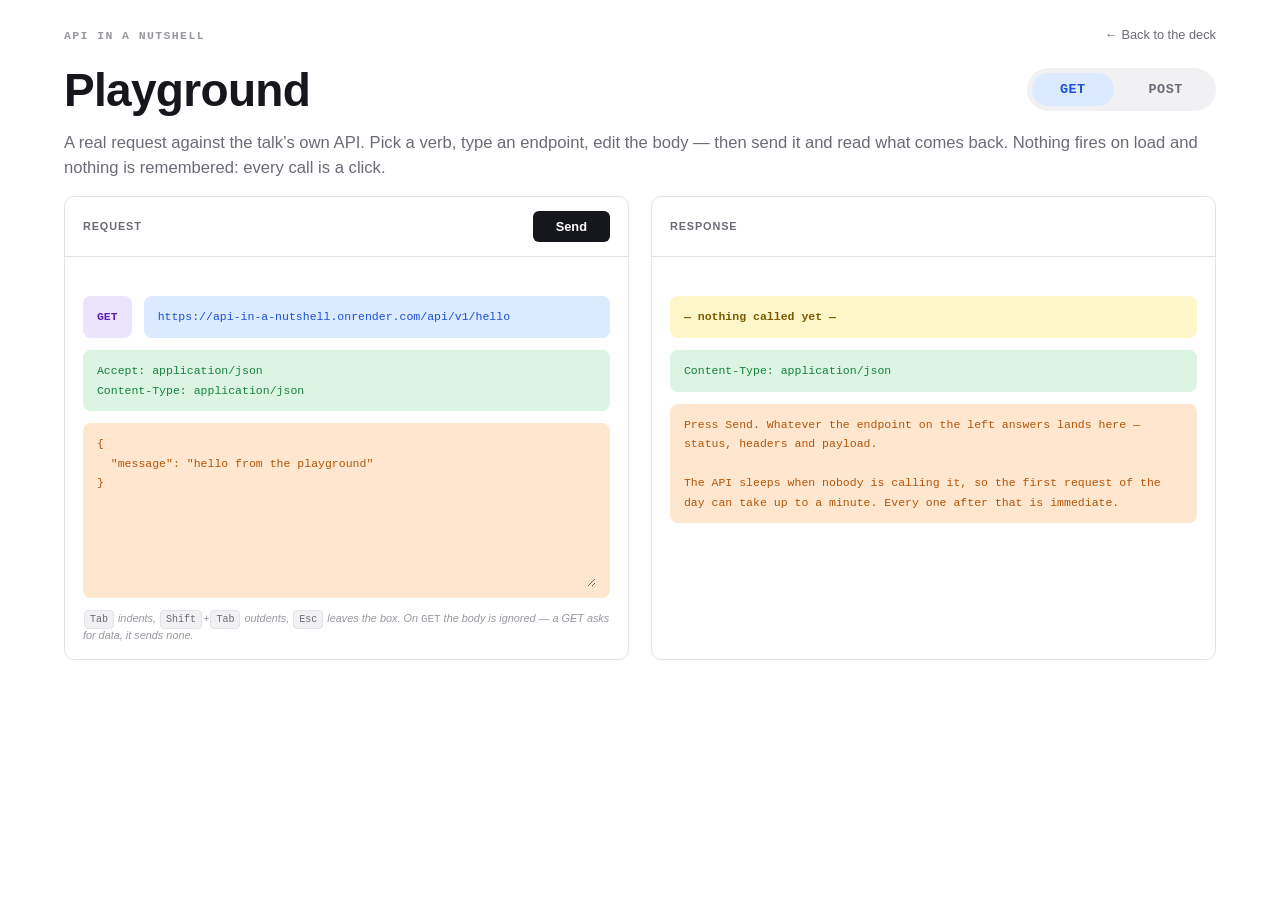
==== frontend/playground.html @ 82ddaed7 "playground beginning" ====
<!DOCTYPE html>
<html lang="en">
<head>
  <meta charset="utf-8">
  <meta name="viewport" content="width=device-width, initial-scale=1">
  <title>API in a Nutshell &mdash; Playground</title>
  <link rel="icon" type="image/svg+xml" href="assets/favicon.svg">
  <link rel="stylesheet" href="css/style.css">
  <link rel="stylesheet" href="css/playground.css">
</head>
<body class="pg-page">

  <!-- ============================================================
       Playground — slide 17's shell, off the rails.

       The deck walks a fixed sequence: each panel there has its verb,
       its endpoint and its body decided in advance, because the room is
       being shown one idea at a time. Here there is no sequence. One
       request panel, one answer panel, and everything in the request is
       yours to change.

       Deliberately not a second engine: js/live.js drives this page
       exactly as it drives slides 10, 16 and 17, because the block below
       carries .rr--call and speaks the same data-* vocabulary. What
       js/playground.js adds is only what the deck never needed — a verb
       that changes under one panel instead of switching between two, and
       a Tab key that indents JSON instead of leaving the box.
       ============================================================ -->

  <main class="pg">

    <div class="pg__bar">
      <p class="pg__eyebrow">API in a Nutshell</p>
      <a class="pg__back" href="index.html">&larr; Back to the deck</a>
    </div>

    <div class="slide__inner">
      <div class="rr rr--call rr--pg">

        <!-- Both radios carry the same value on purpose. live.js resolves
             the active panel with [data-req="<checked radio value>"], and
             on this page there is only ever one panel to resolve to — the
             verb is not a different request, it is the same request sent
             differently. Which verb was picked is read off data-verb by
             js/playground.js; the id is what the stylesheet lights up. -->
        <input class="rr__radio" type="radio" name="pg-method" id="pg-get" value="main" data-verb="GET" checked>
        <input class="rr__radio" type="radio" name="pg-method" id="pg-post" value="main" data-verb="POST">

        <div class="rr__head">
          <h2 class="slide__title">Playground</h2>
          <div class="rr__methods">
            <label class="rr__method" for="pg-get">GET</label>
            <label class="rr__method" for="pg-post">POST</label>
          </div>
        </div>

        <p class="slide__lede slide__lede--wide">
          A real request against the talk&rsquo;s own API. Pick a verb, type an endpoint, edit the body &mdash; then send it and read what comes back. Nothing fires on load and nothing is remembered: every call is a click.
        </p>

        <div class="rr__grid">

          <!-- ----- left: the request, entirely as typed ----- -->
          <article class="panel">
            <div class="panel__head">
              <h3 class="panel__title">Request</h3>
              <button class="call__send" type="button" data-action="send">Send</button>
            </div>
            <div class="panel__body">

              <div class="rr-panel rr-panel--fields" data-req="main" data-method="GET">

                <div class="field-row">
                  <!-- Rewritten by playground.js when the switch moves. A
                       purple box reading GET above a request that POSTs is
                       the one kind of lie this page cannot afford either. -->
                  <div class="field field--method">
                    <p class="field__value" data-verb-label>GET</p>
                  </div>
                  <div class="field field--endpoint">
                    <input class="field__value call__input" type="text" name="pg-endpoint" value="https://api-in-a-nutshell.onrender.com/api/v1/hello" spellcheck="false" autocomplete="off" aria-label="endpoint">
                  </div>
                </div>

                <!-- Left static for now, and so listing both lines is the
                     honest option: a GET carrying Content-Type is untidy
                     rather than wrong, where a POST missing it is a 422.
                     Wiring this box to the verb is the next thing to do. -->
                <div class="field field--headers">
<pre class="field__value">Accept: application/json
Content-Type: application/json</pre>
                </div>

                <div class="field field--body">
<textarea class="field__value call__input" name="pg-body" data-role="body" spellcheck="false" aria-label="request body">{
  "message": "hello from the playground"
}</textarea>
                </div>

                <p class="call__hint">
                  <kbd>Tab</kbd> indents, <kbd>Shift</kbd>+<kbd>Tab</kbd> outdents, <kbd>Esc</kbd> leaves the box. On <code>GET</code> the body is ignored &mdash; a GET asks for data, it sends none.
                </p>

              </div>

            </div>
          </article>

          <!-- ----- right: whatever came back ----- -->
          <article class="panel">
            <div class="panel__head">
              <h3 class="panel__title">Response</h3>
            </div>
            <div class="panel__body">

              <div class="rr-panel rr-panel--fields" data-res>
                <div class="field field--status">
                  <p class="field__value" data-out="status">&mdash; nothing called yet &mdash;</p>
                </div>
                <div class="field field--headers">
<pre class="field__value" data-out="headers">Content-Type: application/json</pre>
                </div>
                <div class="field field--body">
<pre class="field__value" data-out="body">Press Send. Whatever the endpoint on the left answers lands here &mdash; status, headers and payload.

The API sleeps when nobody is calling it, so the first request of the day can take up to a minute. Every one after that is immediate.</pre>
                </div>
              </div>

            </div>
          </article>

        </div>
      </div>
    </div>

  </main>

  <!-- live.js first: it wires every .rr--call it finds, this one included.
       playground.js only adds the two behaviours the deck never needed. -->
  <script src="js/live.js"></script>
  <script src="js/playground.js"></script>

</body>
</html>
---- frontend/css/style.css ----
/* ============================================================
   API in a Nutshell — Dataschool deck
   Design tokens from context/candidate-api-anatomy-palette.md

   Palette rules honoured here:
   - Solid fills only. No gradients, no alpha blending on any colour.
     Lighter/darker variants are new solid tints, never transparency.
   - One hue = one family. Five palette hues map to five families —
     four map to a pair of sections each, "next" stands alone for
     the closing section.
   ============================================================ */

:root {
  /* --- neutrals / chrome --- */
  --bg: #ffffff;
  --surface: #ffffff;
  --surface-alt: #f7f7f9;   /* solid tint, stands in for a 3% grey */
  --surface-sunk: #f1f1f4;  /* solid tint, stands in for a 6% grey */
  --border: #e3e3e8;
  --border-strong: #cfcfd6;
  --text: #16171c;
  --text-secondary: #6b6b76;
  --text-tertiary: #97979f;

  /* --- family hues (fill + text pairs, straight from the palette) --- */
  --foundations-bg: #ece3fc;  /* method purple  */
  --foundations-fg: #5b21b6;
  --anatomy-bg: #dbeafe;      /* endpoint blue  */
  --anatomy-fg: #1d4ed8;
  --contract-bg: #dcf5e2;     /* header/status green */
  --contract-fg: #15803d;
  --horizon-bg: #ffe7cf;      /* body orange    */
  --horizon-fg: #b3540a;
  --next-bg: #ffe1ec;         /* deck extension: rose */
  --next-fg: #be123c;

  /* Status yellow. A category, not a family — no [data-family] remap,
     because no slide should ever take it as its accent. It exists so
     Status stops sharing the contract green with Header in the
     anatomy view, where the two sit side by side in one legend.
     Same rule as the rest: pale solid fill, saturated dark text of
     the same hue (5.8:1, AA at the mono sizes used). */
  --status-bg: #fdf6c9;
  --status-fg: #7a5b00;

  /* the active slide's family, remapped per-slide below */
  --accent-bg: var(--surface-sunk);
  --accent-fg: var(--text);

  --font-sans: -apple-system, BlinkMacSystemFont, "Segoe UI", "Helvetica Neue", Arial, sans-serif;
  --font-mono: ui-monospace, "Cascadia Code", "SF Mono", Consolas, "Liberation Mono", monospace;

  /* --- dark code cells. Deliberately outside the five-family system:
         a syntax theme is not a category, so these hues never sit next
         to a family fill. Solid values only, as everywhere else. --- */
  --code-bg: #1b1d23;
  --code-fg: #e4e4ea;
  --code-kw: #c792ea;
  --code-str: #a5d6a7;
  --code-fn: #82aaff;
  --term-bg: #000000;
  --term-fg: #ffffff;
  --term-dim: #9aa0a6;

  --sidebar-w: 300px;
  --sidebar-w-collapsed: 60px;
  --progress-h: 3px;

  /* A token rather than a literal in .slide__title, because anything
     set beside a title has to be measured against it — see
     .slide__title-art, which is sized off this and so tracks the
     heading across every screen width. */
  --title-size: clamp(30px, 3.6vw, 46px);
}

/* Family remap. Any element carrying data-family exposes that hue
   to its subtree as --accent-bg / --accent-fg. */
[data-family="foundations"] { --accent-bg: var(--foundations-bg); --accent-fg: var(--foundations-fg); }
[data-family="anatomy"]     { --accent-bg: var(--anatomy-bg);     --accent-fg: var(--anatomy-fg); }
[data-family="contract"]    { --accent-bg: var(--contract-bg);    --accent-fg: var(--contract-fg); }
[data-family="horizon"]     { --accent-bg: var(--horizon-bg);     --accent-fg: var(--horizon-fg); }
[data-family="next"]        { --accent-bg: var(--next-bg);        --accent-fg: var(--next-fg); }

* { box-sizing: border-box; }

html, body { height: 100%; }

body {
  margin: 0;
  display: grid;
  grid-template-columns: var(--sidebar-w) 1fr;
  background: var(--bg);
  color: var(--text);
  font-family: var(--font-sans);
  overflow: hidden;
  transition: grid-template-columns 0.22s ease;
}

body.is-collapsed { grid-template-columns: var(--sidebar-w-collapsed) 1fr; }

code, kbd, pre { font-family: var(--font-mono); }


/* ============================================================
   Sidebar — permanent table of contents
   ============================================================ */

.sidebar {
  grid-column: 1;
  display: flex;
  flex-direction: column;
  min-width: 0;
  background: var(--surface-alt);
  border-right: 1px solid var(--border);
  overflow: hidden;
}

.sidebar__head {
  padding: 24px 22px 18px;
  border-bottom: 1px solid var(--border);
}

.sidebar__eyebrow {
  margin: 0 0 6px;
  font-size: 10px;
  font-weight: 600;
  letter-spacing: 0.1em;
  text-transform: uppercase;
  color: var(--text-tertiary);
  white-space: nowrap;
}

.sidebar__title {
  margin: 0;
  font-size: 15px;
  font-weight: 700;
  letter-spacing: -0.01em;
  color: var(--text);
  white-space: nowrap;
}

.sidebar__nav {
  flex: 1 1 auto;
  padding: 14px 12px;
  overflow-y: auto;
  overflow-x: hidden;
}

/* A button, because it jumps to a section — so it also has to be
   stripped back to the plain row it looks like. */
.toc-link {
  display: flex;
  align-items: baseline;
  gap: 11px;
  width: 100%;
  padding: 9px 10px;
  border: 0;
  border-left: 3px solid transparent;
  border-radius: 8px;
  margin-bottom: 2px;
  background: none;
  font: inherit;
  text-align: left;
  cursor: pointer;
}

/* Must stay ahead of .is-active: same specificity, and the active
   entry keeps its family fill when the pointer crosses it. */
.toc-link:hover { background: var(--surface-sunk); }
.toc-link:hover .toc-link__label { color: var(--text); }

.toc-link:focus-visible {
  outline: 2px solid var(--accent-fg);
  outline-offset: -2px;
}

.toc-link__num {
  flex: 0 0 auto;
  width: 22px;
  text-align: center;
  font-family: var(--font-mono);
  font-size: 12px;
  font-weight: 600;
  color: var(--text-tertiary);
  font-variant-numeric: tabular-nums;
}

.toc-link__text {
  min-width: 0;
  display: flex;
  flex-direction: column;
  gap: 2px;
}

.toc-link__label {
  font-size: 13px;
  line-height: 1.3;
  font-weight: 500;
  color: var(--text-secondary);
}

.toc-link__time {
  font-size: 11px;
  font-family: var(--font-mono);
  color: var(--text-tertiary);
}

/* active entry: family tint as a solid fill, family shade as text */
.toc-link.is-active {
  background: var(--accent-bg);
  border-left-color: var(--accent-fg);
}
.toc-link.is-active .toc-link__num,
.toc-link.is-active .toc-link__label { color: var(--accent-fg); font-weight: 700; }
.toc-link.is-active .toc-link__time  { color: var(--accent-fg); }

.sidebar__foot {
  padding: 14px 22px 18px;
  border-top: 1px solid var(--border);
}

.sidebar__hint {
  margin: 0;
  font-size: 11px;
  color: var(--text-tertiary);
  white-space: nowrap;
}

/* --- collapsed state: numbers only --- */
body.is-collapsed .sidebar__head,
body.is-collapsed .sidebar__foot,
body.is-collapsed .toc-link__text { display: none; }

body.is-collapsed .sidebar__nav { padding: 16px 8px; }

body.is-collapsed .toc-link {
  justify-content: center;
  padding: 10px 0;
  border-left-width: 0;
  border-radius: 8px;
}

body.is-collapsed .toc-link__num { width: auto; font-size: 13px; }


/* ============================================================
   Deck & slides
   ============================================================ */

.deck {
  grid-column: 2;
  position: relative;
  min-width: 0;
  overflow: hidden;
}

.slide {
  position: absolute;
  inset: 0;
  display: none;
  align-items: center;
  padding: 4vh 5vw calc(var(--progress-h) + 3vh);
  overflow-y: auto;
}

.slide.is-active { display: flex; }

/* Fallback: until the controller marks the deck ready (or if the script
   never loads at all), show the first slide rather than a blank page. */
.deck:not(.is-ready) .slide:first-child { display: flex; }

.slide__inner {
  width: 100%;
  max-width: 1040px;
  margin: 0 auto;
  animation: rise 0.34s ease both;
}

/* Content slides — anything that is not the cover, the motivation card,
   an axis/table-of-contents slide or the closing thanks. They run flush
   instead of being centred in a fixed measure: 95% of the deck's width,
   anchored to the top-left corner 2.5% in from the sidebar and from the
   top.

   The four exceptions are the four slides with no title bar and little
   on them, which is why they are named here rather than given rules of
   their own: they want the centring .slide and .slide__inner already
   provide, and it is cheaper to leave them out of this override than to
   outrank it afterwards — the chain is (0,5,0) and nothing short of a
   contrivance beats it. */
.slide:not(.slide--cover):not(.slide--about):not(.slide--toc):not(.slide--thanks) {
  align-items: flex-start;
  padding: 2.5vh 2.5% calc(var(--progress-h) + 2.5vh);
}

.slide:not(.slide--cover):not(.slide--about):not(.slide--toc):not(.slide--thanks) .slide__inner {
  max-width: none;
  margin: 0;
}

/* "API, Kesako?" keeps its title on the top line like every other slide,
   but what sits under it is short enough to float in the middle: the
   inner fills the slide height and the figure's auto block margins
   centre it in whatever space the title leaves. */
.slide--concepts .slide__inner {
  min-height: 100%;
  display: flex;
  flex-direction: column;
}

.slide--concepts .figure {
  margin-block: auto;
}

/* Well over the deck's shared figure cap. Everywhere else a figure shares
   its slide with prose and has to leave room for it; here the drawing is
   the slide, so the only thing worth capping it against is the screen —
   which is what the vh term does, the 775 only binding on a tall one.

   All three terms are 1.25x what they were. The cap is what sizes this
   image, not its column — 16:9 at 775px tall is barely 1380 wide, and
   the slide is wider than that — so raising the cap is what moves it,
   the way it is for the caching diagram and unlike .figure--tcpip. The
   vh term is the one to watch: title and padding account for a little
   over 10vh, so 77.5 is close to the point where the slide would start
   to scroll rather than grow. */
.slide--concepts .figure__img {
  max-height: clamp(350px, 77.5vh, 775px);
  /* No frame. The shared rule boxes every figure because elsewhere one
     sits among prose and needs an edge to be a figure rather than a
     picture in the page; this one is the whole slide, and a line drawn
     just inside the slide's own margins only reads as a second margin.
     The surface behind it stays — the drawing has no ground of its own
     in its transparent parts, and it is white where it does. */
  border: 0;
}

@keyframes rise {
  from { opacity: 0; transform: translateY(8px); }
  to   { opacity: 1; transform: translateY(0); }
}

@media (prefers-reduced-motion: reduce) {
  .slide__inner { animation: none; }
  body { transition: none; }
  .flashcard__faces { transition: none; }
  .figure--swap > .figure__img { transition: none; }
}

.eyebrow {
  margin: 0 0 14px;
  font-size: clamp(11px, 0.85vw, 13px);
  font-weight: 600;
  letter-spacing: 0.09em;
  text-transform: uppercase;
  color: var(--text-tertiary);
}

.slide__title {
  margin: 0 0 12px;
  font-size: var(--title-size);
  line-height: 1.1;
  letter-spacing: -0.015em;
  text-wrap: balance;
}

/* --- a title with an illustration beside it. The heading is a flex
       item, so it shrinks to its own text instead of running the full
       width, and the image sits directly against the end of it rather
       than out at the far margin. The row carries the title's bottom
       margin and the title gives it up, so the gap under the pair is
       the one every other slide has. --- */

.slide__titlerow {
  display: flex;
  align-items: center;
  gap: clamp(10px, 1.4vw, 18px);
  margin-bottom: 12px;
}

.slide__titlerow > .slide__title { margin-bottom: 0; }

/* Measured off the heading's own size, so the row is no taller than a
   title alone would be and nothing below it moves — 1.25 against a
   line box of 1.1 lets the art overhang the text slightly, which is
   what stops it reading as a full stop at the end of the sentence.
   alt="" in the markup: it illustrates a point the slide already
   makes, so a screen reader should skip it. */
.slide__title-art {
  flex: 0 0 auto;
  width: auto;
  height: calc(var(--title-size) * 1.25);
}

/* --- "1/2" beside a title whose slide runs over two. A chip in the
       slide's own hue rather than more heading: it is not part of the
       sentence the title makes, it says where in the pair you are. The
       row centres it against the heading, and the mono figures keep the
       two pages the same width so the chip does not shift as you turn
       the page. --- */
.slide__count {
  flex: 0 0 auto;
  padding: clamp(2px, 0.3vw, 4px) clamp(8px, 1vw, 12px);
  border-radius: 999px;
  background: var(--accent-bg);
  color: var(--accent-fg);
  font-family: var(--font-mono);
  font-size: clamp(12px, 1.1vw, 16px);
  font-weight: 700;
}


/* ============================================================
   Cover slide
   ============================================================ */

.cover__title {
  margin: 0 0 22px;
  font-size: clamp(42px, 6.4vw, 86px);
  line-height: 1.02;
  letter-spacing: -0.03em;
  text-wrap: balance;
}

.cover__thesis {
  margin: 0 0 40px;
  padding-left: 20px;
  border-left: 4px solid var(--accent-fg);
  max-width: 62ch;
  font-size: clamp(16px, 1.5vw, 22px);
  line-height: 1.5;
  color: var(--text-secondary);
}

.cover__thesis strong { color: var(--text); font-weight: 600; }

.cover__presenter {
  margin: 0 0 28px;
  font-size: 14px;
  color: var(--text-secondary);
}

.cover__presenter-name { font-weight: 600; color: var(--text); }

.cover__presenter-sep { margin: 0 8px; color: var(--border-strong); }

.cover__nav-hint {
  margin: 0;
  font-size: 12.5px;
  color: var(--text-tertiary);
}


/* ============================================================
   Closing slide — two lines and the meme, side by side

   The one slide in the deck that is not read. It is looked at, for as
   long as the questions last, so its whole job is to be legible from
   the back of the room and to hold nothing that competes with whoever
   is speaking. The meme earns its place on the second count: it is
   looked at once, understood, and then it is wallpaper.

   The words are left and the picture right, rather than stacked,
   because the picture is portrait and the screen is not. Stacked, the
   two would fight over the same vertical inch and both would lose; side
   by side, the meme takes the height the slide has spare and the words
   take the width it has spare.

   The inner drops its 1040px measure for this one — that measure is
   sized for prose, and there is none here. Vertical centring still
   costs nothing: .slide is already a flex row with align-items: center,
   which applies because this slide is named in the content-slide
   exception up at the top of this sheet.
   ============================================================ */

.slide--thanks .slide__inner {
  max-width: none;
  display: grid;
  grid-template-columns: minmax(0, 1fr) auto;
  align-items: center;
  gap: clamp(24px, 4vw, 64px);
  text-align: center;
}

/* A container, so the word inside can be sized against this column
   rather than against the viewport — see .thanks__title. */
.thanks__words { container-type: inline-size; }

/* Two declarations, and the order matters. The first is the whole rule
   on a browser without container query units, which ignores the second
   outright.

   The second is what actually runs, and it exists because the column
   this word sits in is not the screen: it is whatever the meme leaves,
   and vw knows nothing about that. 27cqi is 27% of the column, and
   "Thanks" at that size comes to roughly 94% of the column's width — so
   the word fits, on every screen, without a single breakpoint. min()
   and not clamp() because the vw figure is the intent and the cqi
   figure is only a ceiling: the word is never made larger than the
   line above asks for, only smaller when the column cannot take it. */
.thanks__title {
  margin: 0;
  font-size: clamp(64px, 7vw, 200px);
  font-size: min(clamp(64px, 7vw, 200px), 27cqi);
  line-height: 1;
  letter-spacing: -0.04em;
  font-weight: 700;
}

/* Sized against the title rather than against the body text — roughly a
   seventh of it at either end of the clamp — so the pair reads as one
   block at any width rather than as a heading with a caption that
   drifts toward it on a small screen. Secondary grey, because the room
   has already read this line by the time it is being asked. */
.thanks__sub {
  margin: clamp(18px, 2.4vh, 34px) 0 0;
  font-size: clamp(20px, 2vw, 30px);
  font-weight: 400;
  color: var(--text-secondary);
}

/* An explicit width, the same way .split--more sizes the iceberg and for
   the same reason: the picture is portrait, so the constraint is the
   slide's height and not its column, and a width is the only way to say
   that to a grid track sized by content. The image is 540x646, so a
   width w costs 1.2w of height — 68vh of width is 81vh of picture, and
   the slide's own padding takes another 7vh, which leaves it clearing
   the bottom of the screen by a hair.

   The 700px cap is the one number here that is not about layout. The
   source file is 540px wide; past about 1.3x it stops being a picture of
   a joke and starts being a picture of some pixels, and the four
   paragraphs of body text inside it are the first thing to go. If a
   larger copy of the image ever turns up, this is the line to raise.

   46% so that a wide, short window cannot let the picture take the half
   of the row the words are standing in. */
.thanks__meme {
  width: min(46%, clamp(200px, 68vh, 600px));
}

.thanks__meme .figure__img {
  width: 95%;
  max-height: none;
}


/* ============================================================
   Motivation ("about") slide
   ============================================================ */

.about-card {
  display: flex;
  flex-direction: column;
  gap: 24px;
  padding: 28px 32px;
  background: var(--surface);
  border: 1px solid var(--border);
  border-radius: 10px;
}

.about-card__top {
  display: flex;
  align-items: center;
  gap: 20px;
}

.about-card__photo {
  width: 84px;
  height: 84px;
  flex: 0 0 auto;
  border-radius: 50%;
  border: 1px solid var(--border);
  object-fit: cover;
}

.about-card .cover__presenter { margin: 0; }


/* ============================================================
   Table-of-contents slides
   ============================================================ */

.toc {
  list-style: none;
  margin: 0;
  padding: 0;
  display: grid;
  grid-template-columns: 1fr 1fr;
  grid-template-rows: repeat(3, auto);
  grid-auto-flow: column;
  gap: 12px 28px;
}

.toc__item {
  position: relative;
  display: flex;
  align-items: center;
  gap: 18px;
  padding: 16px 20px;
  background: var(--surface);
  border: 1px solid var(--border);
  border-radius: 10px;
  overflow: hidden;
}

/* Marks the item matching the slide's own axis — a colored spine on
   the left edge, same hue as that item's number. */
.toc__item--current::before {
  content: "";
  position: absolute;
  left: 0;
  top: 0;
  bottom: 0;
  width: 5px;
  background: var(--accent-fg);
}

.toc__num {
  flex: 0 0 auto;
  min-width: 44px;
  height: 44px;
  padding: 0 8px;
  display: grid;
  place-items: center;
  border-radius: 8px;
  background: var(--accent-bg);
  color: var(--accent-fg);
  font-family: var(--font-mono);
  font-size: 17px;
  font-weight: 700;
  white-space: nowrap;
}

.toc__body { min-width: 0; display: flex; flex-direction: column; gap: 4px; }

.toc__label {
  font-size: clamp(15px, 1.35vw, 19px);
  font-weight: 600;
  letter-spacing: -0.01em;
}

.toc__desc {
  font-size: clamp(13px, 1.05vw, 15px);
  line-height: 1.45;
  color: var(--text-secondary);
}

.toc__flag {
  display: inline-block;
  margin-left: 4px;
  padding: 2px 8px;
  border-radius: 999px;
  background: var(--accent-bg);
  color: var(--accent-fg);
  font-family: var(--font-mono);
  font-size: 11px;
  font-weight: 600;
  letter-spacing: 0.02em;
  text-transform: uppercase;
  vertical-align: 2px;
}


/* ============================================================
   Slide lede — the standfirst that sits under a slide title
   ============================================================ */

.slide__lede {
  margin: 0 0 32px;
  max-width: 70ch;
  font-size: clamp(15px, 1.3vw, 18px);
  line-height: 1.55;
  color: var(--text-secondary);
}


/* ============================================================
   Split slides — two boxes flanking a floating vertical rule
   ============================================================ */

.slide__lede--wide { max-width: none; }

.split {
  display: grid;
  grid-template-columns: 1fr auto 1fr;
  gap: clamp(18px, 2.6vw, 36px);
  align-items: start;
}

/* Three boxes in this deck are flashcards rather than plain boxes —
   slide 14's API Key and JWT, slide 15's RBAC — and BOTH sides of each
   have to be this box. A card that looked different on one side would
   announce itself as a card, which for the API Key box is fatal: only
   the JWT card beside it carries a chip, so the Key box has nothing on
   it at all and its back only lands unannounced. See .flashcard--key,
   .flashcard--jwt and .flashcard--rbac. The pairing is here rather than
   there so the three cannot drift: change the box and all of them
   follow. */
.split__box,
.flashcard--key .flashcard__face,
.flashcard--jwt .flashcard__face,
.flashcard--rbac .flashcard__face {
  display: flex;
  flex-direction: column;
  gap: clamp(10px, 1.4vw, 16px);
  padding: clamp(16px, 2.2vw, 26px) clamp(18px, 2.4vw, 30px);
  background: var(--surface);
  border: 1px solid var(--border);
  border-radius: 10px;
}

/* Floats in the gap: inset top and bottom so it reads as a separator
   between the two boxes rather than as another frame edge. */
.split__rule {
  align-self: stretch;
  width: 1px;
  margin: clamp(5px, 2vh, 30px) 0;
  background: var(--border-strong);
}

.split__title {
  margin: 0;
  font-size: clamp(15px, 1.5vw, 20px);
  font-weight: 700;
  letter-spacing: -0.015em;
}

.split__desc {
  margin: 0;
  font-size: clamp(13px, 1.05vw, 15px);
  line-height: 1.5;
  color: var(--text-secondary);
}

.split__desc strong { color: var(--text); font-weight: 600; }
.split__desc em { color: var(--text); font-style: italic; }

/* Same chip as .points code — a bare <code> only inherits the mono
   family from the reset, so without this it would sit unstyled next to
   an identical snippet one bullet away. */
.split__desc code {
  font-size: 0.92em;
  padding: 1px 5px;
  border-radius: 4px;
  background: var(--surface-sunk);
  color: var(--text);
}


/* --- a supplied diagram. The frame is what makes it read as a figure
       rather than as a picture dropped into the prose; the height cap
       keeps a wide image from pushing the rest of the pane off a short
       screen. --- */

.figure {
  margin: 0;
  width: fit-content;
}

.figure__img {
  display: block;
  max-width: 100%;
  max-height: clamp(180px, 34vh, 380px);
  object-fit: contain;
  background: var(--surface);
  border: 1px solid var(--border);
  border-radius: 10px;
}


/* Same centring as the TCP/IP diagram below, and for the same reason:
   .figure is width: fit-content, so a diagram narrower than its
   container hugs the start edge while the prose around it runs the full
   width, and the block reads lopsided. Two properties because the
   containers differ — a flex column on the HTTP slide, a grid cell in
   the infrastructure carousel. */
.figure--centered {
  align-self: center;
  margin-inline: auto;
}

/* The closing pair, stacked in one column and locked to a single width
   so the two pictures read as one block rather than as two images that
   happen to sit above each other. One width means the height is no
   longer something either image chooses: the iceberg is portrait at
   roughly 2:3, so a width w costs it 1.5w of height, and the 16:9 meme
   under it another 0.56w — 2.08w for the stack. The width is therefore
   budgeted against the viewport height and not the column: 40.8vh is
   the width at which 2.08w comes to 85vh of picture. That very nearly
   exhausts the slide — the gap between the two figures and their
   borders add about 2vh, and the title and the inner's padding a little
   over 10vh above that, so the stack clears the bottom of the screen by
   roughly 3vh and no more. The next size-up is the one that starts the
   slide scrolling.
   min() hands the decision back to the column on a narrow window, where
   the column is the tighter of the two constraints.

   The shared max-height goes with it. That cap is sized for one diagram
   in a pane, and here it would letterbox the iceberg inside a short box
   — object-fit: contain scaling it down rather than cropping — which is
   the one outcome a fixed width is meant to rule out. */
.split--more .figure {
  width: min(100%, clamp(222px, 40.8vh, 490px));
}

.split--more .figure__img {
  width: 100%;
  max-height: none;
}


/* --- two states of one diagram, shown together. Wide enough that the
       labels inside them survive a projector only because the panel
       runs the full width of the slide; justify-items keeps the pair
       against the middle when the height cap makes an image narrower
       than its column. --- */

.figure-pair {
  display: grid;
  grid-template-columns: minmax(0, 1fr) minmax(0, 1fr);
  gap: clamp(16px, 2.4vw, 32px);
  align-items: start;
  justify-items: center;
}

/* Same treatment as .point-group__label — a small caps label in the
   slide's own hue, which on the infrastructure slide is the orange the
   diagrams are drawn in. */
.figure__caption {
  margin-top: clamp(6px, 0.8vw, 10px);
  font-size: clamp(11px, 0.95vw, 13px);
  font-weight: 700;
  letter-spacing: 0.08em;
  text-transform: uppercase;
  text-align: center;
  color: var(--accent-fg);
}


/* The TCP/IP diagram: centred across its column rather than flush left
   — .figure is width: fit-content, so without this it hugs the start
   edge of the pane. zoom rather than a taller max-height for the 15%,
   because the source is 498x332 and on a tall screen it already renders
   under the cap, where raising the cap would change nothing; zoom scales
   the figure as laid out, whichever of the two is binding, and reflows
   the pane around it. */
.figure--tcpip {
  align-self: center;
  zoom: 1.15;
}


/* --- two states of one diagram, cross-faded in place. Both images sit
       in the same grid cell, so the figure is sized by them rather than
       by the visible one, and nothing around it moves on the swap. The
       two files are the same 498x332, which is what makes the second
       land exactly on the first. Driven by data-step on the slide,
       which js/main.js advances on the right arrow. --- */

.figure--swap { display: grid; }

.figure--swap > .figure__img {
  grid-area: 1 / 1;
  transition: opacity 0.45s ease;
}

.figure--swap > .figure__img--after { opacity: 0; }

.slide[data-step="1"] .figure--swap > .figure__img       { opacity: 0; }
.slide[data-step="1"] .figure--swap > .figure__img--after { opacity: 1; }


/* --- HTTP methods: a chip per verb, its CRUD gloss beside it.
       The chip inherits the slide's family — the palette's own
       "method" purple. --- */

.method-list {
  list-style: none;
  margin: 0;
  padding: 0;
  display: flex;
  flex-direction: column;
  gap: clamp(6px, 0.9vw, 10px);
}

.method {
  display: flex;
  align-items: center;
  gap: clamp(10px, 1.2vw, 14px);
}

.method__name {
  flex: 0 0 auto;
  min-width: clamp(62px, 6vw, 82px);
  padding: clamp(3px, 0.5vw, 6px) clamp(6px, 0.8vw, 10px);
  border-radius: 6px;
  background: var(--accent-bg);
  color: var(--accent-fg);
  font-family: var(--font-mono);
  font-size: clamp(11px, 1vw, 14px);
  font-weight: 700;
  text-align: center;
}

.method__def {
  font-size: clamp(12px, 1.05vw, 15px);
  line-height: 1.45;
  color: var(--text-secondary);
}

.method__def strong { color: var(--text); font-weight: 600; }


/* --- the closing slide's reading list: three references, ranked.

       The number chips come from a CSS counter rather than from typed
       digits, so reordering the three in the markup renumbers them and
       cannot leave a 1, 3, 2 behind. They are .method__name's chip at a
       smaller size — same fill, same radius, same mono — because a
       number in a box is already this deck's way of saying "one of a
       short ordered set", and the agenda and the HTTP methods both say
       it that way.

       These three and the playground link in the pane beside them are
       the only anchors in the whole deck, so there is no link style to
       inherit and no reset to fall back on: without the rules below they
       would render as browser blue, which belongs to no family here.
       .points__link is the other one, and it borrows this treatment
       rather than inventing a second. They take the slide's own accent
       instead of the browser's, on the
       underline rather than on the text, so the label keeps full
       contrast against white and the colour is carried by a line that
       is allowed to be thin. --- */

.reflist {
  display: flex;
  flex-direction: column;
  gap: clamp(8px, 1.1vw, 12px);
}

/* Sized and cased as a label, not as a heading — it introduces the list
   without competing with the slide title two rows up. */
.reflist__title {
  margin: 0;
  font-size: clamp(11px, 0.95vw, 13px);
  font-weight: 700;
  letter-spacing: 0.08em;
  text-transform: uppercase;
  color: var(--text-secondary);
}

.reflist__items {
  counter-reset: ref;
  list-style: none;
  margin: 0;
  padding: 0;
  display: flex;
  flex-direction: column;
  gap: clamp(10px, 1.4vw, 15px);
}

.reflist__item {
  display: flex;
  align-items: flex-start;
  gap: clamp(9px, 1.1vw, 13px);
}

.reflist__item::before {
  counter-increment: ref;
  content: counter(ref);
  flex: 0 0 auto;
  width: clamp(21px, 2vw, 26px);
  height: clamp(21px, 2vw, 26px);
  display: grid;
  place-items: center;
  border-radius: 6px;
  background: var(--accent-bg);
  color: var(--accent-fg);
  font-family: var(--font-mono);
  font-size: clamp(11px, 0.95vw, 13px);
  font-weight: 700;
}

/* min-width: 0 so a long address can wrap instead of widening the flex
   item past the column. */
.reflist__body {
  display: flex;
  flex-direction: column;
  gap: 3px;
  min-width: 0;
}

.reflist__link {
  align-self: flex-start;
  font-size: clamp(13px, 1.15vw, 16px);
  font-weight: 600;
  color: var(--text);
  text-decoration: underline;
  text-decoration-color: var(--accent-fg);
  text-decoration-thickness: 2px;
  text-underline-offset: 3px;
}

.reflist__link:hover,
.reflist__link:focus-visible { color: var(--accent-fg); }

.reflist__why {
  font-size: clamp(12px, 1vw, 14px);
  line-height: 1.45;
  color: var(--text-secondary);
}

/* --text-secondary and not --text-tertiary: this line is small and mono
   already, and the tertiary grey does not clear AA at this size. */
.reflist__where {
  font-family: var(--font-mono);
  font-size: clamp(10px, 0.85vw, 12px);
  line-height: 1.4;
  color: var(--text-secondary);
  overflow-wrap: anywhere;
}


/* --- status codes. Each row carries its own family, so the traffic
       light lands on the category and the meaning's keyword only:
       green 1xx/2xx, orange 3xx, rose 4xx/5xx. --- */

.status-wrap { overflow-x: auto; }

.status {
  width: 100%;
  border-collapse: collapse;
  font-size: clamp(11px, 1vw, 14px);
}

.status th,
.status td {
  padding: clamp(6px, 0.8vw, 10px) clamp(6px, 0.7vw, 10px);
  text-align: left;
  vertical-align: top;
  border-bottom: 1px solid var(--border);
}

.status thead th {
  font-size: clamp(10px, 0.8vw, 12px);
  font-weight: 600;
  letter-spacing: 0.08em;
  text-transform: uppercase;
  color: var(--text-tertiary);
  white-space: nowrap;
}

.status tbody tr:last-child th,
.status tbody tr:last-child td { border-bottom: 0; }

.status__cat { white-space: nowrap; }

/* The category is the tag; the meaning's keyword only takes the hue.
   A <th> cannot be the chip itself without breaking the row, so the
   span inside it carries the fill. Radius matches .method__name. */
.status__tag {
  display: inline-block;
  padding: clamp(2px, 0.3vw, 4px) clamp(6px, 0.8vw, 10px);
  border-radius: 6px;
  background: var(--accent-bg);
  color: var(--accent-fg);
  font-weight: 700;
}

.status__range {
  font-family: var(--font-mono);
  font-weight: 600;
  color: var(--text);
  white-space: nowrap;
}

.status__keyword {
  color: var(--accent-fg);
  font-weight: 700;
}

.status__gloss { color: var(--text-secondary); }

.status__examples {
  font-family: var(--font-mono);
  color: var(--text-secondary);
}


/* --- titled variant: a heading sits above each side, and the rule
       runs the full height of both rows. Placement is explicit so the
       DOM can keep the two headings together, ahead of the panes. --- */

.split--titled {
  grid-template-rows: auto minmax(0, 1fr);
  align-items: stretch;
  row-gap: clamp(8px, 1.2vh, 16px);
}

/* --- centred variant: the inner runs the full height and the auto
       margins split the slack above and below, which centres the pair
       in the space left under the title. align-items then centres the
       shorter pane against the taller one, so bullets and card share
       a middle line. Overrides .split's own align-items: start — same
       specificity, so this has to stay after it. --- */
.slide__inner:has(> .split--centered),
.slide__inner:has(> .split--vcenter),
.slide__inner:has(> .carousel),
/* By slide rather than by :has(> .tabs). Slide 8 is now the deck's only
   tabbed slide, so the two would select the same thing today — but the
   hook is about this slide's proportions, not about tabs, and the next
   tabbed slide should not inherit the centring by accident. */
.slide--styles > .slide__inner {
  min-height: 100%;
  display: flex;
  flex-direction: column;
}

/* zoom, not transform: scale() — zoom reflows, so the text rewraps and
   stays crisp exactly as a browser zoom would, where a transform would
   just magnify a layout still measured at 100%. It is applied to the
   content block and not to .slide__inner, because the inner carries
   min-height: 100% for the centring: zoomed, that would resolve to a
   third more than the slide's own height and the slide would always
   scroll. The title therefore keeps the size it has on every other
   slide. Dial --content-zoom to taste. */
.split--centered {
  margin-block: auto;
  align-items: center;
  zoom: var(--content-zoom, 1.333);
}

/* The centring half of the variant above and nothing else: no zoom, and
   no align-items, so a block that already sizes itself — .split--titled,
   whose headings have to stay on one line with each other, or a plain
   .split whose two boxes should keep their own heights — keeps its own
   layout and simply sits in the middle of the space left under the
   title instead of hanging from it. */
.split--vcenter { margin-block: auto; }

/* Two bare lists, no rule between them.
   - The columns are respecified because .split reserves a middle auto
     track for the rule. With no rule element to fill it, the second
     pane would land in that track and be sized to max-content — a
     column as wide as its longest unbreakable line. Two explicit
     minmax(0, 1fr) tracks also drop the gutter from two gaps to one.
   - Same centring as the security slide, near enough no magnification:
     that slide pairs two short lists with a single card and has room
     to spare, this one pairs four lists with snippets, and at 133% the
     pair runs off the bottom edge. Set through the variable rather
     than zoom itself, so the two cannot fight.
   Ties with .split on specificity, so it has to stay after it. */
.split--dense {
  --content-zoom: 1.08;
  grid-template-columns: minmax(0, 1fr) minmax(0, 1fr);
  /* Boxes side by side want equal height, which is grid's own default.
     .split--centered turns that off one rule above, so it goes back on
     here — the centring this variant is after is the vertical one it
     gets from margin-block, not this. */
  align-items: stretch;
}

/* A row of its own across both columns, for a heading or an intro that
   introduces the pair rather than belonging to either. */
.split__full { grid-column: 1 / -1; }

/* The closing slide: one bullet against the two pictures that actually
   make its point. Two explicit tracks for the same reason .split--dense
   respecifies them — there is no rule element here, so the second pane
   would otherwise land in the auto track .split reserves for one. The
   text column is the narrower of the two because the bullet is a caption
   for the iceberg rather than a column arguing beside it, and the panes
   centre against each other so the short sentence sits level with the
   middle of the stack instead of hanging off its top. Ties with .split
   on specificity, so it has to stay after it. */
.split--more {
  grid-template-columns: minmax(0, 0.72fr) minmax(0, 1fr);
  align-items: center;
}

.split--more > .split__pane { gap: clamp(12px, 1.8vh, 22px); }

/* The stack is the tallest thing in the deck and the title was costing it
   the top 11vh of the slide — 2.5vh of padding, a 46px line and its 12px
   margin — for a heading four words long. The band beside that heading is
   empty, and it sits directly above the pictures. So the inner becomes
   the grid: the title takes the first row of the LEFT column only, and
   the picture column spans both rows, starting level with the top of the
   title instead of under it. The stack gets that 8vh back, and a title
   that wraps to two lines now costs it nothing at all.

   display: contents on the split so its two panes become items of this
   grid directly — its own two-column grid would otherwise sit inside one
   cell, which is the arrangement being undone. Its margins and its
   align-items go with it, hence the align-self on each pane below.

   Ties with the :has(> .split--vcenter) flex rule on specificity, so it
   has to stay after it. */
.slide--more > .slide__inner {
  min-height: 100%;
  display: grid;
  grid-template-columns: minmax(0, 0.72fr) minmax(0, 1fr);
  grid-template-rows: auto minmax(0, 1fr);
  column-gap: clamp(18px, 2.6vw, 36px);
}

.slide--more > .slide__inner > .split--more { display: contents; }

.slide--more .slide__title { grid-area: 1 / 1; }

/* Unchanged in effect: the caption still sits in the middle of whatever
   the title leaves on its side. */
.slide--more .split__pane:first-child {
  grid-area: 2 / 1;
  align-self: center;
}

.slide--more .split__pane:last-child {
  grid-column: 2;
  grid-row: 1 / -1;
  align-self: center;
}

.split__heading--left  { grid-area: 1 / 1; }
.split__heading--right { grid-area: 1 / 3; }
.split--titled > .split__rule { grid-area: 1 / 2 / 3 / 3; }
.split__pane--left  { grid-area: 2 / 1; }
.split__pane--right { grid-area: 2 / 3; }

.split__heading {
  margin: 0;
  font-size: clamp(16px, 1.8vw, 24px);
  font-weight: 700;
  letter-spacing: -0.015em;
  color: var(--accent-fg);
}

.split__pane {
  display: flex;
  flex-direction: column;
  gap: clamp(10px, 1.4vw, 16px);
  min-width: 0;
}


/* --- flashcard: a table on the front, the same data as JSON on the
       back. The flip is pure CSS — a hidden checkbox toggled by the
       label chip, no click handler in the deck controller. --- */

.flashcard {
  position: relative;
  flex: 1 1 auto;
  perspective: 1400px;
}

.flashcard__toggle {
  position: absolute;
  width: 1px;
  height: 1px;
  margin: 0;
  opacity: 0;
  pointer-events: none;
}

.flashcard__flip {
  position: absolute;
  z-index: 2;
  top: clamp(8px, 1vw, 12px);
  right: clamp(8px, 1vw, 12px);
  padding: clamp(3px, 0.5vw, 6px) clamp(8px, 1vw, 12px);
  border-radius: 999px;
  background: var(--accent-bg);
  color: var(--accent-fg);
  font-size: clamp(10px, 0.9vw, 12px);
  font-weight: 700;
  letter-spacing: 0.04em;
  text-transform: uppercase;
  cursor: pointer;
  user-select: none;
}

.flashcard__faces {
  position: relative;
  height: 100%;
  min-height: clamp(200px, 32vh, 340px);
  transform-style: preserve-3d;
  transition: transform 0.5s ease;
}

.flashcard__toggle:checked ~ .flashcard__faces { transform: rotateY(180deg); }

.flashcard__face {
  position: absolute;
  inset: 0;
  display: flex;
  flex-direction: column;
  gap: clamp(6px, 0.9vw, 10px);
  padding: clamp(14px, 1.8vw, 22px);
  overflow: auto;
  background: var(--surface);
  border: 1px solid var(--border);
  border-radius: 10px;
  backface-visibility: hidden;
}

/* Whichever side is turned away stays inert, so a stray click or a
   scroll never lands on the face nobody can see. */
.flashcard__face--back {
  transform: rotateY(180deg);
  background: var(--surface-alt);
  pointer-events: none;
}

.flashcard__toggle:checked ~ .flashcard__faces .flashcard__face--front { pointer-events: none; }
.flashcard__toggle:checked ~ .flashcard__faces .flashcard__face--back  { pointer-events: auto; }

.flashcard__caption {
  margin: 0;
  padding-right: clamp(48px, 6vw, 72px);  /* clear of the flip chip */
  font-size: clamp(11px, 0.95vw, 13px);
  color: var(--text-tertiary);
}


/* --- JSON card: sized to its own content instead of to the column.
       The base card is flex: 1 1 auto, so it stretches to the grid row,
       which the TCP/IP diagram beside it sets — that left a box far
       taller than the snippet in it. Fixed here, and the auto margins
       centre what is now a shorter card against that column. --- */

.flashcard--json {
  flex: 0 0 auto;
  margin-block: auto;
}

/* The faces are absolutely positioned and cannot push the card taller
   themselves, so this floor is what the card measures. It is read off
   the back face: fifteen lines of code at clamp(11px, 1vw, 14px) plus
   the caption and two sets of padding, which is why it tracks vw and
   not vh. Cut lines from the snippet and this comes down with them. */
.flashcard--json .flashcard__faces { min-height: clamp(300px, 29.3vw, 440px); }

/* The table is far shorter than a card sized for the JSON, so it sits in
   the middle of what is left under the caption rather than clinging to
   it. Auto margins on a flex item: the free space splits above and
   below. */
.flashcard--json .flashcard__face--front .data { margin-block: auto; }


/* --- 401 / 403 card: the same flip, but a click anywhere on the face
       turns it, and each side carries a title, a one-line question and
       an illustration instead of a table. --- */

/* Taller than the JSON card — the illustration needs the room, and it
   keeps the card in balance with the bullet column beside it. */
.flashcard--auth .flashcard__faces { min-height: clamp(312px, 55.2vh, 576px); }

/* The card is sized to the illustration rather than to the column, and
   centred in whatever is left over. --auth-card-w is the illustration's
   own width: it is the single value to change if the source images do.
   min() keeps it from ever outgrowing a narrow column. */
.flashcard--auth {
  --auth-card-w: 620px;
  width: 100%;
  max-width: min(100%, var(--auth-card-w));
  margin-inline: auto;
}

/* Both sides read as a caption sitting above a picture, so the text
   centres. */
.flashcard--auth .flashcard__face {
  align-items: center;
  text-align: center;
}

/* The chip shares the title's line rather than sitting above it: its
   offset matches the face's own padding, so the two line boxes start
   together. It stays absolute, so it takes no part in the column and
   pushes nothing down. */
.flashcard--auth .flashcard__flip { top: clamp(14px, 1.8vw, 22px); }


/* Stretched over the whole face so the card itself is the button.
   Sits under the flip chip (z-index 2), which stays as the visible
   cue, and inherits pointer-events from its face — so the side turned
   away is inert exactly like the rest of the card. */
.flashcard__hit {
  position: absolute;
  inset: 0;
  z-index: 1;
  cursor: pointer;
}

/* The chip sits on this same line, so the title is inset by the chip's
   footprint on BOTH sides — a one-sided gap would shift the centred
   text off the card's axis. */
.flashcard__title {
  margin: 0;
  padding-inline: clamp(58px, 6.6vw, 92px);
  font-size: clamp(15px, 1.6vw, 22px);
  font-weight: 700;
  letter-spacing: -0.015em;
  color: var(--accent-fg);
}

.flashcard__def {
  margin: 0;
  font-size: clamp(13px, 1.1vw, 16px);
  color: var(--text-secondary);
}

/* Fetched from http.cat, so this is the one asset in the deck that
   needs a live connection. It shrinks to the space left under the
   title (min-height: 0 lets flex do that) and keeps its own ratio, so
   it never stretches. No fill behind it on purpose: a tinted panel
   would show through wherever the picture's ratio does not match the
   box, which reads as a grey border round the image. */
.flashcard__img {
  flex: 1 1 auto;
  min-height: 0;
  width: 100%;
  object-fit: contain;
  border-radius: 8px;
}

/* Caption under the illustration. flex-shrink: 0 so it keeps its line
   when the picture above it is the part being squeezed. */
.flashcard__note {
  flex: 0 0 auto;
  margin: 0;
  font-size: clamp(10px, 0.70vw, 12px);
  font-style: italic;
  line-height: 1.4;
  color: var(--text-tertiary);
}


/* --- slide 14's two boxes: the same flip again, twice, and the two are
       announced differently on purpose.

       The API Key card has nothing at all on it. No chip, no cursor
       change, no tell — the box is the button and the only way to learn
       that is to click it. Its back is the warning its front makes in
       earnest, told as a joke, and a joke you can see coming is not one.

       The JWT card carries the chip. Its back is a sequence diagram, not
       a punchline: something the room is meant to ask for, and nobody
       asks for what they cannot see is there. The cost is that a marked
       box beside an unmarked one is a hint about the unmarked one — but
       only to somebody already looking, and the Key card's face gives
       away nothing about what is behind it.

       Both faces of both are dressed by .split__box itself, up at the
       top of this sheet, so each card is the box on either side. That
       also overrides the component's own --surface-alt on the back face,
       deliberately: a second shade would be the tell.

       Height, and why these two are sized unlike .flashcard--rbac below.
       There the back is prose, which can outrun the front, so the faces
       share a grid cell and the longer side wins. A picture has no
       length to lose — object-fit: contain means it takes whatever box
       it is handed. So here the FRONT stays in flow and sets the height:
       the text sizes the card and the illustration scales into it, which
       is the right way round. The back stays absolute over it and
       contributes nothing.

       That matters more than it reads, because slide 14 is now two cards
       and no plain box left on the row. With both fronts out of flow the
       row would have nothing to measure and would fall back to the
       component's floor — so the floor goes to 0 and the fronts do the
       work. min-height: 100% then hands each front the rest of the row
       whenever the other card is the taller of the two, so its border
       still reaches the bottom. --- */

.flashcard--key .flashcard__faces,
.flashcard--jwt .flashcard__faces { min-height: 0; }

.flashcard--key .flashcard__face--front,
.flashcard--jwt .flashcard__face--front {
  position: relative;
  min-height: 100%;
}

/* The chip, positioned exactly as slide 15's is and for the same reason:
   these offsets are the face's own padding — from .split__box, which
   dresses both sides of this card — so the chip and the heading start on
   the same line box instead of the chip floating above it.

   It sits outside .flashcard__faces, so it does not turn with them and
   stays reachable from the diagram side. That is what gets the room back
   to the token. */
.flashcard--jwt .flashcard__flip {
  top: clamp(16px, 2.2vw, 26px);
  right: clamp(18px, 2.4vw, 30px);
}

/* Right side only: the heading is left-aligned, so it has just the
   chip's footprint to clear. It needs the room — "JWT — JSON Web Token"
   is the longest title on the slide, and without this it would run under
   the chip on a narrow window rather than wrapping before it. */
.flashcard--jwt .split__title { padding-right: clamp(54px, 6vw, 84px); }


/* --- slide 15's RBAC box: the same flip once more, and this one is
       a straight comparison — RBAC on the front, ABAC on the back, in
       the same vocabulary so the two read as two answers to one question
       rather than two subjects. The chip is back: the API Key card hides
       itself because its back is a joke, and a comparison nobody knows
       is there is one nobody makes.

       Both faces are dressed by .split__box, up at the top of this
       sheet, so the card is the box next to OAuth from either side.

       Height is the interesting part, and it is the one thing this card
       does differently from the other three. They stack their faces with
       position: absolute, which takes both out of flow — so neither face
       can make the card any taller and each needs a hand-set min-height
       to measure. That floor has to be re-read off the copy every time a
       line is edited, and if the back outgrows it, the back scrolls.

       Here the two faces share a single grid cell instead. Both stay in
       flow, so the row is sized to the TALLER of them and both stretch
       to it: whichever side is longer sets the card, and neither can
       scroll because it lost a race with the other. Nothing to keep in
       step by hand — rewrite either side and the box follows. The same
       measurement carries on up: .flashcard is itself a grid item beside
       the OAuth box, so the split row ends up the tallest of the three.

       inset: 0 off the base rule goes inert once the faces are no longer
       absolute, so it is left where it is. overflow: auto stays on as a
       backstop for a viewport too short for either side. --- */

.flashcard--rbac .flashcard__faces {
  display: grid;
  min-height: 0;
}

/* Both faces into row 1, column 1 — the stack, without taking either of
   them out of flow. */
.flashcard--rbac .flashcard__face {
  position: relative;
  grid-area: 1 / 1;
}

/* The chip shares the title's line rather than sitting above it: these
   offsets are the face's own padding, so chip and heading start on the
   same line box. */
.flashcard--rbac .flashcard__flip {
  top: clamp(16px, 2.2vw, 26px);
  right: clamp(18px, 2.4vw, 30px);
}

/* One-sided, unlike .flashcard__title: this heading is left-aligned, so
   it only has to clear the chip's footprint on the right. */
.flashcard--rbac .split__title { padding-right: clamp(54px, 6vw, 84px); }


/* --- plain data table, front of the flashcard --- */

.data {
  width: 100%;
  border-collapse: collapse;
  font-size: clamp(11px, 1vw, 14px);
}

.data th,
.data td {
  padding: clamp(5px, 0.7vw, 9px) clamp(6px, 0.7vw, 10px);
  text-align: left;
  border-bottom: 1px solid var(--border);
}

.data thead th {
  font-family: var(--font-mono);
  font-size: clamp(10px, 0.85vw, 12px);
  font-weight: 600;
  color: var(--text-tertiary);
  white-space: nowrap;
}

.data tbody td { font-family: var(--font-mono); color: var(--text-secondary); }
.data tbody tr:last-child td { border-bottom: 0; }


/* --- code cell, back of the flashcard --- */

.code {
  flex: 1 1 auto;
  margin: 0;
  padding: clamp(10px, 1.2vw, 14px);
  overflow: auto;
  background: var(--surface-sunk);
  border-radius: 8px;
  font-size: clamp(11px, 1vw, 14px);
  line-height: 1.5;
  color: var(--text);
  tab-size: 2;
}

.code__key { color: var(--accent-fg); font-weight: 700; }

/* Dark variants. Same specificity as .code, so they must stay after it. */
.code--dark { background: var(--code-bg); color: var(--code-fg); }
.code--term { background: var(--term-bg); color: var(--term-fg); }

.code--dark .tok-kw  { color: var(--code-kw); }
.code--dark .tok-str { color: var(--code-str); }
.code--dark .tok-fn  { color: var(--code-fn); }
.code--term .tok-dim { color: var(--term-dim); }
.code--term .tok-str { color: var(--term-fg); }


/* ============================================================
   Request / Response anatomy — the colour-coded two-panel view.

   Two independent radio groups drive it: the method (GET/POST)
   swaps both panels, the view (Request/Python/Javascript/cURL)
   swaps only the left one. Both groups sit ahead of the content
   as siblings, so a chained "~" can require one of each.
   ============================================================ */

/* This slide runs the full height so the legend can sit on the floor.
   The inner fills the slide and becomes the column; .rr takes the
   slack, and the legend's auto margin drops it to the bottom edge —
   which is the slide's own 2.5vh bottom padding, so the legend lands
   2.5% off the screen bottom like every other margin in the deck. */
.slide__inner:has(> .rr) {
  min-height: 100%;
  display: flex;
  flex-direction: column;
}

.rr {
  flex: 1 1 auto;
  display: flex;
  flex-direction: column;
  gap: clamp(10px, 1.6vh, 20px);
}

.rr__radio {
  position: absolute;
  width: 1px;
  height: 1px;
  margin: 0;
  opacity: 0;
  pointer-events: none;
}

/* --- title row: the method switch rides the top-right corner,
       align-items centring it against the title's own height. --- */

.rr__head {
  display: flex;
  align-items: center;
  justify-content: space-between;
  gap: clamp(12px, 2vw, 28px);
}

.rr__head .slide__title { margin-bottom: 0; }

.rr__methods {
  flex: 0 0 auto;
  display: flex;
  gap: clamp(4px, 0.5vw, 7px);
  padding: clamp(3px, 0.4vw, 5px);
  background: var(--surface-sunk);
  border-radius: 999px;
}

.rr__method {
  padding: clamp(5px, 0.7vw, 9px) clamp(16px, 2.2vw, 34px);
  border-radius: 999px;
  color: var(--text-secondary);
  font-family: var(--font-mono);
  font-size: clamp(11px, 1.05vw, 14px);
  font-weight: 700;
  letter-spacing: 0.04em;
  cursor: pointer;
  user-select: none;
  transition: background 0.15s ease, color 0.15s ease;
}

/* Axis 2's blue, and deliberately not the purple of the .field--method
   box below: the switch is chrome, it chooses which call you are
   looking at, and tying it to the one field it happens to change made
   the two read as the same thing.

   Named rather than taken from --accent-*, which on this slide and on
   slide 10 resolves to this very blue — both are data-family="anatomy".
   The explicit token says the switch is blue because it is the switch,
   not because of where in the deck it happens to sit: move either slide
   into another section and the control still looks like itself. */
#rr-get:checked  ~ .rr__head .rr__method[for="rr-get"],
#rr-post:checked ~ .rr__head .rr__method[for="rr-post"] {
  background: var(--anatomy-bg);
  color: var(--anatomy-fg);
}

/* --- the two panels --- */

/* Auto margins top and bottom split the leftover height evenly, which
   centres the pair between the title row and the legend and pins the
   legend to the floor at the same time. */
.rr__grid {
  margin-block: auto;
  display: grid;
  grid-template-columns: 1fr 1fr;
  /* Two named rows — head and body — so both panels can borrow them. */
  grid-template-rows: auto auto;
  gap: clamp(12px, 1.8vw, 22px);
}

/* Each panel spans both rows and adopts them as its own, so the two
   heads share one row and end up the same height however tall the
   Request's view chips make it. Nothing to keep in sync by hand.
   Without subgrid support the declaration is dropped and the panel
   falls back to two auto rows of its own — today's look. */
.panel {
  min-width: 0;
  display: grid;
  grid-row: span 2;
  grid-template-rows: subgrid;
  /* One pinned column, NOT the implicit auto one. An auto track is sized
     to max-content, and overflow: auto on the code block only zeroes its
     minimum contribution — its max-content is still the longest line it
     holds. So a wide snippet grew the track past the card, the head
     stretched to that track, and space-between threw the view chips out
     past the clipping edge. minmax(0, 1fr) ties the column to the card's
     own width whatever the payload is. */
  grid-template-columns: minmax(0, 1fr);
  background: var(--surface);
  border: 1px solid var(--border);
  border-radius: 10px;
  overflow: hidden;
}

.panel__head {
  display: flex;
  align-items: center;
  justify-content: space-between;
  gap: clamp(8px, 1.2vw, 14px);
  padding: clamp(8px, 1.1vw, 14px) clamp(12px, 1.5vw, 18px);
  border-bottom: 1px solid var(--border);
}

.panel__title {
  margin: 0;
  font-size: clamp(10px, 0.85vw, 12px);
  font-weight: 700;
  letter-spacing: 0.08em;
  text-transform: uppercase;
  color: var(--text-secondary);
}

.panel__views { display: flex; gap: clamp(2px, 0.3vw, 4px); }

.rr__view {
  padding: clamp(3px, 0.4vw, 5px) clamp(7px, 0.9vw, 12px);
  border-radius: 6px;
  color: var(--text-tertiary);
  font-size: clamp(10px, 0.9vw, 12px);
  font-weight: 600;
  cursor: pointer;
  user-select: none;
  transition: background 0.15s ease, color 0.15s ease;
}

.rr__view:hover { color: var(--text-secondary); }

#rr-v-request:checked ~ .rr__grid .rr__view[for="rr-v-request"],
#rr-v-python:checked  ~ .rr__grid .rr__view[for="rr-v-python"],
#rr-v-js:checked      ~ .rr__grid .rr__view[for="rr-v-js"],
#rr-v-curl:checked    ~ .rr__grid .rr__view[for="rr-v-curl"] {
  background: var(--surface-sunk);
  color: var(--text);
}

/* A fixed viewport for the content, so switching method or view never
   resizes the card however long the payload is. min-width: 0 so a long
   line inside scrolls in its own box instead of widening this one. */
.panel__body {
  min-width: 0;
  height: clamp(359px, 60vh, 628px);
}

.rr-panel {
  display: none;
  height: 100%;
  min-height: 0;
}

.rr-panel--fields {
  flex-direction: column;
  gap: clamp(8px, 1vw, 12px);
  padding: clamp(10px, 1.4vw, 18px);
  overflow-y: auto;
}

.rr-panel--code {
  flex-direction: column;
  padding: clamp(10px, 1.4vw, 18px);
  overflow: hidden;
}

.rr-panel--code > .code {
  min-height: 0;
  overflow: auto;
}

/* --- visibility: method x view on the left, method alone on the right --- */

#rr-get:checked  ~ #rr-v-request:checked ~ .rr__grid .rr-panel--get-request,
#rr-get:checked  ~ #rr-v-python:checked  ~ .rr__grid .rr-panel--get-python,
#rr-get:checked  ~ #rr-v-js:checked      ~ .rr__grid .rr-panel--get-js,
#rr-get:checked  ~ #rr-v-curl:checked    ~ .rr__grid .rr-panel--get-curl,
#rr-post:checked ~ #rr-v-request:checked ~ .rr__grid .rr-panel--post-request,
#rr-post:checked ~ #rr-v-python:checked  ~ .rr__grid .rr-panel--post-python,
#rr-post:checked ~ #rr-v-js:checked      ~ .rr__grid .rr-panel--post-js,
#rr-post:checked ~ #rr-v-curl:checked    ~ .rr__grid .rr-panel--post-curl,
#rr-get:checked  ~ .rr__grid .rr-panel--get-response,
#rr-post:checked ~ .rr__grid .rr-panel--post-response {
  display: flex;
}

/* --- the colour-coded fields. Each category keeps its own hue, so
       these reference the family tokens directly instead of the
       slide's single --accent pair. --- */

.field-row { display: flex; gap: clamp(8px, 1vw, 12px); }

.field { border-radius: 8px; padding: clamp(7px, 0.9vw, 11px) clamp(9px, 1.1vw, 14px); }

.field-row .field--method { flex: 0 0 auto; display: flex; align-items: center; }
.field-row .field--endpoint { flex: 1 1 auto; min-width: 0; }

.field--method   { background: var(--foundations-bg); }
.field--endpoint { background: var(--anatomy-bg); }
.field--headers  { background: var(--contract-bg); }
.field--status   { background: var(--status-bg); }
.field--body     { background: var(--horizon-bg); }

.field__value {
  margin: 0;
  font-family: var(--font-mono);
  font-size: clamp(10px, 0.9vw, 13px);
  line-height: 1.7;
  font-variant-numeric: tabular-nums;
  white-space: pre-wrap;
  word-break: break-word;
}

.field--method   .field__value { color: var(--foundations-fg); font-weight: 600; }
.field--endpoint .field__value { color: var(--anatomy-fg); }
.field--headers  .field__value { color: var(--contract-fg); }
.field--status   .field__value { color: var(--status-fg); font-weight: 600; }
.field--body     .field__value { color: var(--horizon-fg); }

/* Teaching notes pointing at a line of the payload. Deliberately NOT
   written as // comments: JSON has none, and a slide is the last place
   to show syntax that would not parse. The arrow and the grey italic
   read as annotation rather than data. */
.field__note {
  color: var(--text-tertiary);
  font-style: italic;
  font-weight: 400;
}

/* The payload is the one part that can run long. */
.field--body .field__value {
  max-height: clamp(152px, 28vh, 304px);
  overflow: auto;
}

/* --- legend. On permanently: the response panel keeps its colour
       coding on every view, so the key is needed even while the left
       side is showing code. Auto margin floors it, align-self centres
       it in the column. --- */

.legend {
  align-self: center;
  padding-top: clamp(8px, 1.2vh, 16px);
}

.legend__grid {
  display: flex;
  flex-wrap: wrap;
  justify-content: center;
  gap: clamp(5px, 0.7vw, 9px);
}

.legend__item {
  display: flex;
  align-items: center;
  gap: clamp(5px, 0.7vw, 9px);
  padding: clamp(4px, 0.6vw, 7px) clamp(8px, 1vw, 12px);
  background: var(--surface);
  border: 1px solid var(--border);
  border-radius: 8px;
}

.legend__swatch {
  flex-shrink: 0;
  width: clamp(12px, 1.2vw, 16px);
  height: clamp(12px, 1.2vw, 16px);
  border-radius: 4px;
}

.legend__swatch--method   { background: var(--foundations-bg); box-shadow: inset 0 0 0 1px var(--foundations-fg); }
.legend__swatch--endpoint { background: var(--anatomy-bg);     box-shadow: inset 0 0 0 1px var(--anatomy-fg); }
.legend__swatch--header   { background: var(--contract-bg);    box-shadow: inset 0 0 0 1px var(--contract-fg); }
.legend__swatch--status   { background: var(--status-bg);      box-shadow: inset 0 0 0 1px var(--status-fg); }
.legend__swatch--body     { background: var(--horizon-bg);     box-shadow: inset 0 0 0 1px var(--horizon-fg); }

.legend__text { display: flex; flex-direction: column; line-height: 1.25; }

.legend__label {
  font-size: clamp(10px, 0.9vw, 13px);
  font-weight: 600;
  color: var(--text);
}

.legend__desc {
  font-size: clamp(9px, 0.8vw, 12px);
  color: var(--text-secondary);
}


/* ============================================================
   Custom call — slides 10, 16 and 17. The anatomy above with live
   hands on it: the plain one, the one with a key in the URL, and
   the one that logs in first.

   Everything here is a delta on that block and has to stay after
   it: same .rr shell, same colour-coded .field boxes, minus the
   view chips and the legend, plus boxes you can type in and a
   right-hand panel that js/live.js fills from the network.

   All three carry .rr--call, which is what js/live.js looks for.
   The classes below are what the stylesheet switches on; the
   data-req / data-res attributes in the markup are what the script
   pairs panels by. Two names for two readers, on purpose.

   The one structural difference is height. Slide 9 pins its panels
   to a fixed viewport so switching view never resizes the card;
   here the payload is whatever the API sends back, so the panels
   grow with it and the slide scrolls — which is what .slide's own
   overflow-y: auto has always been there for.
   ============================================================ */

/* One radio group instead of two, so the left panel is chosen by
   method alone. The response never hides: it holds whatever the last
   call left in it. */
#call-get:checked  ~ .rr__grid .rr-panel--call-get,
#call-post:checked ~ .rr__grid .rr-panel--call-post,
.rr--call .rr-panel--call-response {
  display: flex;
}

/* The method switch, lit the same axis-2 blue as slide 9's — the two
   are one control seen twice, and the reasoning is written out up
   there rather than repeated here. */
#call-get:checked  ~ .rr__head .rr__method[for="call-get"],
#call-post:checked ~ .rr__head .rr__method[for="call-post"] {
  background: var(--anatomy-bg);
  color: var(--anatomy-fg);
}

/* Grow rather than clip — see the height note above. The min-height
   holds the shape before the first call, when the response box has
   three short lines in it and nothing else. */
.rr--call .panel__body {
  height: auto;
  min-height: clamp(240px, 40vh, 420px);
}

.rr--call .rr-panel--fields { overflow-y: visible; }

/* The orange box takes the size of the JSON, however long it runs.
   Uncapping it is what hands the scrolling up to the slide.

   The response side only. The request's body is a textarea, and a
   textarea is a scroll container by definition — overflow: visible on
   one spills its own content over the box. It keeps the shared cap and
   scrolls in place, which is also the right answer for something you
   are editing rather than reading. */
.rr--call [data-res] .field--body .field__value {
  max-height: none;
  overflow: visible;
}

/* --- the two boxes you can type in. Both keep their category's hue:
       the endpoint stays the anatomy blue, the body the horizon
       orange. The control is stripped back to nothing so what shows
       through is the .field around it — and .field__value sits on the
       same element, so the mono face, the size and the colour all come
       from the rules above and none of them are repeated here. --- */

.call__input {
  display: block;
  width: 100%;
  padding: 0;
  background: transparent;
  border: 0;
  border-radius: 0;
}

/* No ring while typing. It has to be said rather than just left out:
   drop the rule and the browser draws its own, which is the same
   rectangle in a colour nobody chose. The box is already framed by the
   .field it sits in and the caret says which one has the keyboard, so
   the outline only ever added a second frame a few pixels outside the
   first — loudest on the endpoint slots, where it boxed a box. */
.call__input:focus,
.call__input:focus-visible {
  outline: none;
}

/* resize: vertical rather than none — pasting a longer payload
   mid-demo is exactly what an editable body invites. */
textarea.call__input {
  min-height: clamp(96px, 17vh, 200px);
  resize: vertical;
}

/* The optional values, under the box they belong to. Same grey italic
   as .field__note and for the same reason: it annotates the payload,
   it is not part of it. */
.call__hint {
  margin: 0;
  font-size: clamp(10px, 0.85vw, 12px);
  font-style: italic;
  color: var(--text-tertiary);
}

.call__hint code {
  font-family: var(--font-mono);
  font-style: normal;
}

/* The axis colour, in the corner of the request panel — blue on slide
   10, green on 16 and 17, because --accent-fg is whatever the section's
   data-family says it is and nothing here has to know which slide it is
   sitting on. The one button in the deck that reaches the network, and
   the only shape that means that. */
.call__send {
  flex: 0 0 auto;
  padding: clamp(5px, 0.7vw, 8px) clamp(14px, 1.8vw, 24px);
  background: var(--accent-fg);
  border: 0;
  border-radius: 6px;
  color: #fff;
  font-family: inherit;
  font-size: clamp(11px, 1vw, 14px);
  font-weight: 700;
  cursor: pointer;
  transition: filter 0.15s ease;
}

.call__send:hover { filter: brightness(1.1); }

/* Held down while the call is out, so a slow API cannot be sent twice. */
.call__send:disabled {
  background: var(--border-strong);
  color: var(--surface);
  cursor: not-allowed;
}

/* A 404 printed in the 200-green would contradict the status table the
   deck teaches a slide earlier. The box keeps its shape and swaps to
   the rose already used for a refusal. Delete these two rules to go
   back to a single hue. */
.field--status.is-bad { background: var(--next-bg); }
.field--status.is-bad .field__value { color: var(--next-fg); }

/* The lede sits between the title row and the panels, and .rr already
   spaces its children — so the paragraph's own bottom margin would
   double the gap. */
.rr > .slide__lede { margin-bottom: 0; }


/* --- slides 16 and 17: the same shell, with a credential in it.
       Both sections carry data-family="contract", so --accent-fg is
       already the axis green and .call__send picks it up without a
       word here. --- */

/* Slide 16 has no switch: its single pair is always on screen. */
.rr--key .rr-panel { display: flex; }

/* Slide 17's three steps. Request and response share a step's class, so
   one selector brings up the pair — and each step keeps its own answer
   rather than sharing one box, which is what lets the 401 and the 200
   be compared by flipping between them. */
#jwt-1:checked ~ .rr__grid .rr-panel--jwt-1,
#jwt-2:checked ~ .rr__grid .rr-panel--jwt-2,
#jwt-3:checked ~ .rr__grid .rr-panel--jwt-3 {
  display: flex;
}

/* The section's own green, rather than the blue slides 9 and 10 light
   their switch in, and for a reason beyond the axis: this one picks a
   step in a sequence, not an HTTP verb. Looking like the GET/POST pill
   would say something untrue about what it does. */
#jwt-1:checked ~ .rr__head .rr__method[for="jwt-1"],
#jwt-2:checked ~ .rr__head .rr__method[for="jwt-2"],
#jwt-3:checked ~ .rr__head .rr__method[for="jwt-3"] {
  background: var(--accent-bg);
  color: var(--accent-fg);
}

/* Three labels where the pill was built for two, and longer ones. */
.rr--jwt .rr__method { padding-inline: clamp(10px, 1.5vw, 22px); }

/* --- the two holes in slide 16's URL. Everything around them is fixed
       text in the same blue; these are boxed so the back row can see at
       a glance which two parts of a credentialed URL are the variables
       and which is boilerplate. --- */

.call__slot {
  padding: 1px 5px;
  border-radius: 5px;
  background: var(--surface);
  box-shadow: inset 0 0 0 1px var(--anatomy-fg);
}

/* Overrides .call__input's block/100% above — ties on specificity, so it
   has to stay after it. The width comes from the size attribute, which
   keeps the URL reading as one line of text rather than as a form. */
.call__input--slot {
  display: inline;
  width: auto;
}

/* The decoded claims under slide 17's third request. Grey and small: it
   is an aside about the token, not part of the request. */
.call__note {
  margin: 0;
  padding: clamp(7px, 0.9vw, 11px) clamp(9px, 1.1vw, 14px);
  background: var(--surface-sunk);
  border-radius: 8px;
  color: var(--text-secondary);
  font-family: var(--font-mono);
  font-size: clamp(10px, 0.85vw, 12px);
  line-height: 1.6;
  white-space: pre-wrap;
  word-break: break-word;
}


/* ============================================================
   Carousel — a stack of cards in one place, one of them showing.

   No timer and nothing to click: it runs on the deck's own right
   arrow, the same data-step that swaps the TCP/IP diagram. The
   cards share a grid cell, so the block is as tall as the tallest
   of them and the position strip never moves as they change.

   Two slides use it. Features (11) shows four cards under a row of
   dots; Infrastructure (20) shows two under the page tabs it used
   to be a tab strip for — see .carousel--infra at the end.
   ============================================================ */

/* margin-block for the same reason as .split--centered above: the inner
   runs the full height, so the auto margins split the slack under the
   lede and float the carousel in the middle of it. */
.carousel {
  display: flex;
  flex-direction: column;
  gap: clamp(12px, 1.8vw, 20px);
  margin-block: auto;
}

/* The 20% is slide 11's alone. It goes on this block rather than on
   .slide__inner, which carries min-height: 100% for the centring above:
   zoomed, that would resolve to a fifth more than the slide's own height
   and the slide would always scroll. The title and the lede therefore
   keep the size they have on every other slide. */
.slide--features .carousel { zoom: 1.2; }

.carousel__track { display: grid; }

/* Same surface as .split__box — a card on this deck looks like a card,
   whichever slide it is on. visibility as well as opacity so a hidden
   card cannot be tabbed into or read out while it is faded away.

   Two columns: the diagram on the left with the larger share, the words
   against the top of the column beside it. align-items: start is what
   puts them there — the image is the taller of the two, so it sets the
   height of the row and the text hangs from the top of it. */
.carousel__card {
  grid-area: 1 / 1;
  display: grid;
  grid-template-columns: minmax(0, 1.6fr) minmax(0, 1fr);
  grid-template-areas: "image text";
  align-items: start;
  column-gap: clamp(14px, 2vw, 28px);
  row-gap: clamp(10px, 1.4vw, 18px);
  padding: clamp(16px, 2.2vw, 26px) clamp(18px, 2.4vw, 30px);
  background: var(--surface);
  border: 1px solid var(--border);
  border-radius: 12px;
  opacity: 0;
  visibility: hidden;
  transition: opacity 0.35s ease;
}

/* Name over quote, both left-aligned inside the column: the rule down
   the side of the quote wants a straight edge to start from, and a
   ragged left one would cost more than the corner gains. */
.carousel__text {
  grid-area: text;
  display: flex;
  flex-direction: column;
  gap: clamp(8px, 1.2vw, 14px);
}

.carousel__name {
  margin: 0;
  font-size: clamp(17px, 1.5vw, 22px);
  font-weight: 600;
  letter-spacing: -0.01em;
}

/* The rule takes the slide's own hue, so the line reads as the card's
   voice rather than as something quoted from elsewhere. */
.carousel__quote {
  margin: 0;
  padding-left: clamp(10px, 1.2vw, 16px);
  border-left: 3px solid var(--accent-fg);
  font-size: clamp(13px, 1.15vw, 16px);
  font-style: italic;
  line-height: 1.5;
  color: var(--text-secondary);
}

.carousel__card > .figure { grid-area: image; }

/* Twice the height the shared cap allows, so slide 11's four are shown
   at their own size rather than shrunk to the deck's usual figure height
   — they are cropped tight to the drawing, so what is on screen is all
   diagram and none of it can afford to be smaller. Scoped to that slide:
   the infrastructure three are full canvases and want the ordinary cap.
   The vh term still ties it to the screen, so on a short window the image
   comes down instead of the slide growing a scrollbar. */
.slide--features .carousel__card .figure__img { max-height: clamp(360px, 68vh, 760px); }

/* The four files are cropped to their own content rather than to a
   common canvas, so they arrive at four different shapes: three wide
   strips and this one, 557x500 and nearly square. Left alone it renders
   two and a half times taller than the others and, since the cards share
   a grid cell, drags all four to that height. zoom rather than a
   max-height so the reduction is the stated 30% whichever dimension
   happens to be binding — the same reason .figure--tcpip uses it. */
.slide--features .carousel__card--1 .figure__img { zoom: 0.7; }

.carousel__dots {
  list-style: none;
  display: flex;
  justify-content: center;
  gap: clamp(6px, 0.8vw, 10px);
  margin: 0;
  padding: 0;
}

.carousel__dot {
  width: 8px;
  height: 8px;
  border-radius: 50%;
  background: var(--border-strong);
  transition: background 0.25s ease, transform 0.25s ease;
}

/* --- the other position strip: named pages rather than dots, for a
       carousel of two whose cards are worth telling apart before you
       get to them. Traced from .tabs__bar / .tabs__tab below, down to
       the 1px overlap onto the card, so the box still reads as a tabbed
       one; list items rather than labels because there is no radio
       behind them and nothing to click. --- */

.carousel__tabs {
  list-style: none;
  display: flex;
  gap: clamp(3px, 0.4vw, 6px);
  margin: 0 0 -1px;
  padding-left: clamp(8px, 1vw, 14px);
}

.carousel__tab {
  position: relative;
  z-index: 1;
  padding: clamp(7px, 1vw, 12px) clamp(14px, 2vw, 28px);
  background: var(--surface-sunk);
  border: 1px solid var(--border);
  border-radius: 9px 9px 0 0;
  font-size: clamp(12px, 1.15vw, 16px);
  font-weight: 600;
  color: var(--text-tertiary);
  user-select: none;
  transition: background 0.25s ease, color 0.25s ease;
}

/* --- which card is showing: one line per position ---
       js/main.js drops data-step entirely at zero rather than writing
       "0", so the bare slide is the first card. */

.slide:not([data-step]) .carousel__card--1,
.slide[data-step="1"] .carousel__card--2,
.slide[data-step="2"] .carousel__card--3,
.slide[data-step="3"] .carousel__card--4 {
  opacity: 1;
  visibility: visible;
}

.slide:not([data-step]) .carousel__dot--1,
.slide[data-step="1"] .carousel__dot--2,
.slide[data-step="2"] .carousel__dot--3,
.slide[data-step="3"] .carousel__dot--4 {
  background: var(--accent-fg);
  transform: scale(1.4);
}

/* The page that is showing lifts into the card, exactly as the checked
   tab does below — same three declarations, driven by the step instead
   of by a radio. */
.slide:not([data-step]) .carousel__tab--1,
.slide[data-step="1"] .carousel__tab--2 {
  background: var(--surface);
  border-bottom-color: var(--surface);
  color: var(--accent-fg);
  font-weight: 700;
}


/* --- infrastructure (20): the two cards are laid out differently,
       because what they hold is differently shaped. Load balancing
       carries a .figure-pair, and two diagrams cut down to a third of a
       card are two diagrams nobody at the back can read — so it stacks,
       words across the top and the pair full width beneath. Caching is
       one image and can afford the column beside it. No gap on the
       carousel itself: the strip overlaps the card instead. --- */

.carousel--infra { gap: 0; }

.carousel--infra .carousel__card {
  grid-template-columns: minmax(0, 1fr);
  grid-template-areas: "text" "image";
  /* Square under the strip, rounded everywhere else — .tabs__body's
     corners, for the same reason. */
  border-radius: 0 10px 10px 10px;
  /* Half the shared card's top and bottom. padding-block rather than the
     shorthand so the left and right keep the deck's common value, and
     every term is halved so it scales down the way the original scales
     up. The diagrams are wide and the vertical rim is what a tall one
     spends first; the horizontal rim is what keeps the box a box. */
  padding-block: clamp(8px, 1.1vw, 13px);
}

.carousel--infra .carousel__card > .figure-pair { grid-area: image; }

/* Caching: words left, diagram right, the wider share to the diagram.

   Both cards sit in the same grid cell and so are the same height — the
   taller sets it — which leaves this card slack the other does not have.
   The two align-selfs put the words and the diagram each in the middle
   of it rather than against the top, overriding align-items: start. */
.carousel--infra .carousel__card--1 {
  grid-template-columns: minmax(0, 1fr) minmax(0, 2.82fr);
  grid-template-areas: "text image";
}

.carousel--infra .carousel__card--1 > .carousel__text,
.carousel--infra .carousel__card--1 > .figure { align-self: center; }

/* A little over the deck's ordinary figure cap. These three are still
   full 960x540 canvases rather than tight crops, so they do not need
   slide 11's doubled one. It only ever binds in a short window: side by
   side, the load-balancing pair is held by its own two columns first. */
.carousel--infra .carousel__card .figure__img { max-height: clamp(200px, 42vh, 440px); }

/* The caching 20%. Its column, not the cap, is what sizes this image —
   at the cap above it already renders inside its height — so the growth
   is bought by widening the column: 1.6fr gave the diagram 1.6/2.6 of
   the row, and 2.82fr is 1.2x that share. zoom would not do it here the
   way it does on .figure--tcpip, because max-width: 100% is resolved in
   the zoomed coordinate space and the column would hand the 20% straight
   back. The cap is lifted in step or it would take the growth back
   instead; the vh term still rules on a short window. Must stay after
   the rule above — same specificity, so source order is what carries. */
.carousel--infra .carousel__card--1 .figure__img { max-height: clamp(240px, 50vh, 530px); }


/* ============================================================
   Tabs — a card fronted by browser-style page tabs.

   Driven by three same-name radios that sit ahead of the bar and
   the body, so :checked ~ can reach both. Selecting a tab both
   lifts it into the card and swaps the panel underneath. The id
   selectors are the price of doing this without JavaScript; they
   are the only ids styled anywhere in the sheet.
   ============================================================ */

.tabs { display: flex; flex-direction: column; }

/* The auto margins split whatever is left under the lede, floating the
   card in the middle of it — the same mechanism .split--centered and the
   carousel use, and it costs nothing on a panel already tall enough to
   fill the slide. Slide 8 only; see the :has() block above for why. */
.slide--styles .tabs { margin-block: auto; }

.tabs__radio {
  position: absolute;
  width: 1px;
  height: 1px;
  margin: 0;
  opacity: 0;
  pointer-events: none;
}

/* Tabs overlap the card's top border by 1px so the selected one
   reads as continuous with the body below it. */
.tabs__bar {
  display: flex;
  gap: clamp(3px, 0.4vw, 6px);
  margin-bottom: -1px;
  padding-left: clamp(8px, 1vw, 14px);
}

.tabs__tab {
  position: relative;
  z-index: 1;
  padding: clamp(7px, 1vw, 12px) clamp(14px, 2vw, 28px);
  background: var(--surface-sunk);
  border: 1px solid var(--border);
  border-bottom-color: var(--border);
  border-radius: 9px 9px 0 0;
  font-size: clamp(12px, 1.15vw, 16px);
  font-weight: 600;
  color: var(--text-tertiary);
  cursor: pointer;
  user-select: none;
  transition: background 0.15s ease, color 0.15s ease;
}

.tabs__tab:hover { color: var(--text-secondary); }

.tabs__body {
  display: grid;
  padding: clamp(16px, 2.2vw, 28px) clamp(18px, 2.4vw, 32px);
  background: var(--surface);
  border: 1px solid var(--border);
  border-radius: 0 10px 10px 10px;
}

/* Every panel in a group shares one grid cell and the unselected ones
   are hidden rather than removed, so the card is always as tall as its
   longest side and nothing jumps when a tab changes. */
.tabs__panel {
  grid-area: 1 / 1;
  visibility: hidden;
}

.tabs__lead {
  margin: 0 0 clamp(8px, 1.2vw, 14px);
  font-size: clamp(13px, 1.05vw, 15px);
  line-height: 1.55;
  color: var(--text-secondary);
}

.tabs__lead:last-child { margin-bottom: 0; }
.tabs__lead strong { color: var(--text); font-weight: 600; }

.tabs__lead code {
  padding: 1px 5px;
  border-radius: 4px;
  background: var(--accent-bg);
  color: var(--accent-fg);
  font-size: 0.92em;
}

/* --- selected state: one pair of rules per tab --- */

#style-rest:checked    ~ .tabs__bar .tabs__tab[for="style-rest"],
#style-graphql:checked ~ .tabs__bar .tabs__tab[for="style-graphql"],
#style-grpc:checked    ~ .tabs__bar .tabs__tab[for="style-grpc"] {
  background: var(--surface);
  border-bottom-color: var(--surface);
  color: var(--accent-fg);
  font-weight: 700;
}

#style-rest:checked    ~ .tabs__body .tabs__panel--rest,
#style-graphql:checked ~ .tabs__body .tabs__panel--graphql,
#style-grpc:checked    ~ .tabs__body .tabs__panel--grpc {
  visibility: visible;
}


/* --- A style's logo. The wrapper is what each panel places; the image
       inside it only carries the height. Both files are transparent and
       dark-inked, so neither needs a ground of its own — the card shows
       through. --- */

/* Inline-block on a span so the wrapper is the size of the image rather
   than of the grid cell, which is as wide as its column. */
.tabs__logo { display: inline-block; }
.tabs__logo img { display: block; width: auto; }


/* --- gRPC: the logo top left, the prose directly under it, and the
       .proto contract alongside both, opening level with the logo.
       Must stay after the base .tabs__panel rule — same specificity,
       so source order is what carries the display change. --- */

.tabs__panel--grpc {
  display: grid;
  grid-template-columns: minmax(0, 1fr) minmax(0, 1fr);
  grid-template-rows: auto auto;
  /* Tighter down the page than across it: the logo and the prose beneath
     it are one column, the two columns are two things. */
  gap: clamp(10px, 1.4vw, 18px) clamp(16px, 2.4vw, 32px);
  /* The block floats in a card that REST's six principles size, while
     everything inside it starts at the top of its own row — which is
     what leaves the code level with the logo rather than centred
     against a left column of some other height. */
  align-content: center;
}

.tabs__panel--grpc .tabs__logo {
  grid-area: 1 / 1;
  justify-self: start;
  align-self: start;
}

.tabs__panel--grpc .tabs__logo img { height: clamp(33px, 3.6vw, 51px); }

.tabs__panel--grpc .tabs__col { grid-area: 2 / 1; align-self: start; }

/* Spanning both rows and anchored to the top of the first. That anchor
   is the whole of "level with the logo": the column is then free to be
   taller or shorter than the two rows beside it without moving. */
.tabs__panel--grpc .code { grid-area: 1 / 2 / -1 / -1; align-self: start; }

.tabs__col { align-self: center; }
.tabs__col > .tabs__lead:last-child { margin-bottom: 0; }


/* --- GraphQL: REST's own numbered list down the left, the logo holding
       the right-hand side. REST's six principles set the card's height,
       so align-content centres this shorter panel in a card sized for
       something else. --- */

.tabs__panel--graphql {
  display: grid;
  /* The list is sized by its own longest line, not by a share of the
     card. That is the whole trick: what the logo has to sit in the middle
     of is the gap between where the text stops and where the card ends,
     and a share track stops well to the right of its own text — so
     centring inside the share left the mark looking pushed right. An
     auto track ends where the text does, and the fr beside it is then
     exactly the space in question. */
  grid-template-columns: auto minmax(0, 1fr);
  /* No gutter, for the same reason: it would sit inside the space being
     centred in and offset the mark by half its width. The two are kept
     apart by the cap on the list instead, which leaves far more room
     than a gutter ever would. */
  column-gap: 0;
  align-content: center;
  align-items: center;
}

/* Without a cap, "auto" means the longest definition on one unwrapped
   line — near enough the full width of the card. This is the dial: wider
   pushes the logo right, narrower pulls it left. */
.tabs__panel--graphql .principles { max-width: 54ch; }

.tabs__panel--graphql .tabs__logo { justify-self: center; }

/* Sized off the viewport rather than its column: it is a mark, not a
   diagram, and it should not grow to fill the space it sits in. */
.tabs__panel--graphql .tabs__logo img { height: clamp(96px, 11vw, 160px); }


/* --- REST's six principles: two columns of numbered entries --- */

.principles {
  list-style: none;
  counter-reset: principle;
  margin: 0;
  padding: 0;
  display: grid;
  grid-template-columns: repeat(2, minmax(0, 1fr));
  gap: clamp(10px, 1.4vw, 18px) clamp(16px, 2.2vw, 32px);
}

.principles li {
  counter-increment: principle;
  display: grid;
  grid-template-columns: auto 1fr;
  grid-template-rows: auto auto;
  column-gap: clamp(8px, 1vw, 12px);
  row-gap: 2px;
}

.principles li::before {
  content: counter(principle);
  grid-row: 1 / 3;
  align-self: start;
  width: clamp(20px, 2vw, 26px);
  height: clamp(20px, 2vw, 26px);
  display: grid;
  place-items: center;
  border-radius: 999px;
  background: var(--accent-bg);
  color: var(--accent-fg);
  font-family: var(--font-mono);
  font-size: clamp(10px, 0.85vw, 12px);
  font-weight: 700;
}

.principles__name {
  font-size: clamp(12px, 1.05vw, 15px);
  font-weight: 600;
  color: var(--text);
}

.principles__name em { color: var(--text-tertiary); font-weight: 400; }

.principles__def {
  grid-column: 2;
  font-size: clamp(11px, 0.95vw, 14px);
  line-height: 1.45;
  color: var(--text-secondary);
}

/* Six entries want two columns; GraphQL's four want one, because the
   other half of that panel is holding a logo. */
.principles--single { grid-template-columns: minmax(0, 1fr); }


/* ============================================================
   Bullet lists
   ============================================================ */

.points {
  list-style: none;
  margin: 0;
  padding: 0;
  display: flex;
  flex-direction: column;
  gap: 14px;
  max-width: 88ch;
}

.points li {
  position: relative;
  padding-left: 26px;
  font-size: clamp(14px, 1.25vw, 18px);
  line-height: 1.5;
  color: var(--text-secondary);
}

.points li::before {
  content: "";
  position: absolute;
  left: 0;
  top: 0.62em;
  width: 9px;
  height: 9px;
  border-radius: 3px;
  background: var(--accent-bg);
  box-shadow: inset 0 0 0 1px var(--accent-fg);
}

.points strong { color: var(--text); font-weight: 600; }
.points em { color: var(--text); font-style: italic; }

.points code {
  font-size: 0.92em;
  padding: 1px 5px;
  border-radius: 4px;
  background: var(--surface-sunk);
  color: var(--text);
}

/* The way out to the playground, and the only anchor in the deck that is
   not in the reading list below it. Styled as .reflist__link is — accent
   on the underline rather than on the text, so the label keeps its full
   contrast and the colour is carried by a line thin enough to take it —
   but with no size of its own: this link is a phrase inside a sentence,
   not the head of an entry, and setting it would break the line it sits
   in. Weight is the only thing it adds, which is what an anchor buried
   mid-sentence needs to be findable from the back of the room. */
.points__link {
  font-weight: 600;
  color: var(--text);
  text-decoration: underline;
  text-decoration-color: var(--accent-fg);
  text-decoration-thickness: 2px;
  text-underline-offset: 3px;
}

.points__link:hover,
.points__link:focus-visible { color: var(--accent-fg); }


/* --- a labelled cluster of points, so several groups can share one
       column and each keep its own heading --- */

.point-group {
  display: flex;
  flex-direction: column;
  gap: clamp(6px, 0.9vh, 10px);
}

.point-group__label {
  margin: 0;
  font-size: clamp(11px, 0.95vw, 13px);
  font-weight: 700;
  letter-spacing: 0.08em;
  text-transform: uppercase;
  color: var(--accent-fg);
}

/* Two groups share a half-width pane on the security slide, so the
   points run smaller there. Must stay after the .points rules above:
   the selectors tie on specificity, so source order is what carries
   these through. */
.points--tight { gap: clamp(7px, 1vh, 11px); }
.points--tight li { padding-left: 22px; font-size: clamp(12px, 1vw, 15px); }
.points--tight li::before { top: 0.5em; width: 8px; height: 8px; }

/* Two points reading across instead of down, under a heading that
   introduces both. Grid rather than a row of flex items so the pair
   stays even whatever the sentences weigh, and max-width goes because
   the 88ch cap is meant for one column of prose, not two. Same
   specificity as .points, so it stays after it. */
.points--cols {
  display: grid;
  grid-template-columns: minmax(0, 1fr) minmax(0, 1fr);
  column-gap: clamp(16px, 2.6vw, 36px);
  max-width: none;
}


/* ============================================================
   Progress bar — pinned to the bottom edge of the slide viewport
   ============================================================ */

.hud__bar {
  position: fixed;
  right: 0;
  bottom: 0;
  left: var(--sidebar-w);
  height: var(--progress-h);
  background: var(--surface-sunk);
  transition: left 0.22s ease;
}

body.is-collapsed .hud__bar { left: var(--sidebar-w-collapsed); }

.hud__fill {
  height: 100%;
  width: 0;
  background: var(--accent-fg);
  transition: width 0.22s ease, background-color 0.22s ease;
}

kbd {
  display: inline-block;
  min-width: 20px;
  margin: 0 1px;
  padding: 1px 5px;
  border: 1px solid var(--border-strong);
  border-bottom-width: 2px;
  border-radius: 5px;
  background: var(--surface);
  color: var(--text-secondary);
  font-size: 10.5px;
  line-height: 1.5;
  text-align: center;
}


/* ============================================================
   Narrow screens — the deck is built for a projector, but keep it
   usable on a laptop in a side-by-side window.
   ============================================================ */

@media (max-width: 900px) {
  :root { --sidebar-w: 60px; }
  body { grid-template-columns: var(--sidebar-w) 1fr; }
  .sidebar__head, .sidebar__foot, .toc-link__text { display: none; }
  .sidebar__nav { padding: 16px 8px; }
  .toc-link { justify-content: center; padding: 10px 0; border-left-width: 0; }
  .toc-link__num { width: auto; }
  .toc { grid-template-columns: 1fr; grid-template-rows: none; grid-auto-flow: row; }
  .split { grid-template-columns: 1fr; }
  .split__rule { display: none; }
  /* One column here too: below this width the words' column would be too
     narrow for 27cqi to save, and a "Thanks" shrunk to fit beside a meme
     is not the thing this slide is for. Stacked, the word gets the full
     width back and the picture takes what is left under it — the slide
     scrolls on a short window, which is the right trade on a screen
     nobody is presenting from. */
  .slide--thanks .slide__inner { grid-template-columns: 1fr; }
  .thanks__meme { width: min(100%, clamp(200px, 42vh, 420px)); }
  /* One column, so there is no band beside the title to lift the stack
     into. Hand the inner and the split back to normal flow and let the
     three blocks fall in DOM order: title, caption, pictures. */
  .slide--more > .slide__inner { display: block; }
  .slide--more > .slide__inner > .split--more { display: grid; }
  .slide--more .split__pane:first-child,
  .slide--more .split__pane:last-child { grid-area: auto; }
  .points--cols { grid-template-columns: 1fr; }
  /* One column: drop the explicit placement and let the four children
     stack in DOM order — heading, heading, pane, pane — reordered so
     each heading keeps its own pane. */
  .split--titled { grid-template-rows: none; }
  .split__heading--left  { grid-area: auto; order: 1; }
  .split__pane--left     { grid-area: auto; order: 2; }
  .split__heading--right { grid-area: auto; order: 3; }
  .split__pane--right    { grid-area: auto; order: 4; }
  /* One column: the words come back above the diagram, which is the
     order they are written in and the order they should be read in. */
  .carousel__card,
  /* Named again, not inherited: the caching card's two-column rule wins
     on specificity and would otherwise survive into a narrow window. */
  .carousel--infra .carousel__card--1 {
    grid-template-columns: 1fr;
    grid-template-areas: "text" "image";
  }
  .carousel__tabs { flex-wrap: wrap; }
  .tabs__bar { flex-wrap: wrap; }
  /* One column, and the placements above address a second one that is no
     longer there — so hand all three back to auto-placement, which puts
     them in markup order: logo, prose, contract. */
  .tabs__panel--grpc { grid-template-columns: 1fr; grid-template-rows: none; }
  .tabs__panel--grpc .tabs__logo,
  .tabs__panel--grpc .tabs__col,
  .tabs__panel--grpc .code { grid-area: auto; }
  /* Same for GraphQL: the logo drops under the list rather than beside
     it, and centres itself there. */
  .tabs__panel--graphql { grid-template-columns: 1fr; }
  .tabs__panel--graphql .tabs__logo { justify-self: center; }
  .figure-pair { grid-template-columns: 1fr; }
  .principles { grid-template-columns: 1fr; }
  .rr__grid { grid-template-columns: 1fr; }
  .field-row { flex-direction: column; }
}


/* ============================================================
   Print — flatten the deck into a handout, one slide per page
   ============================================================ */

@media print {
  body { display: block; overflow: visible; }
  .sidebar, .hud__bar { display: none; }
  .deck { position: static; overflow: visible; }
  .slide {
    position: static;
    display: flex !important;
    min-height: 0;
    padding: 24px 0;
    page-break-after: always;
    break-after: page;
  }
  .slide__inner { animation: none; }
  /* A handout cannot be flipped — unstack the card and print both sides. */
  .flashcard__flip, .flashcard__hit { display: none; }
  /* display: block for the RBAC card, whose faces share one grid cell on
     screen — static positioning alone would still leave them stacked on
     top of each other here. The other cards are already block. */
  .flashcard__faces { display: block; height: auto; min-height: 0; transform: none; }
  .flashcard__face {
    position: static;
    margin-bottom: 12px;
    overflow: visible;
    transform: none;
    backface-visibility: visible;
  }
  /* No arrow key on paper — unstack the two states and print both. */
  .figure--swap { display: flex; gap: 12px; }
  .figure--swap > .figure__img { opacity: 1 !important; }
  /* Nor a carousel to advance: print every card, drop both position
     strips — a row of dots and a pair of page tabs mean nothing once
     every card is on the page, and each one names itself anyway. The
     tabbed corner goes back to a plain box with the strip gone. */
  .carousel__track { display: block; }
  .carousel__card { opacity: 1 !important; visibility: visible; }
  .carousel__card + .carousel__card { margin-top: 12px; }
  .carousel__dots, .carousel__tabs { display: none; }
  .carousel--infra .carousel__card { border-radius: 10px; }
  /* Nothing to click on paper either — unstack and print all three. */
  .tabs__body { display: block; }
  .tabs__panel { visibility: visible; }
  .tabs__panel + .tabs__panel {
    margin-top: 16px;
    padding-top: 16px;
    border-top: 1px solid var(--border);
  }
  .code { overflow: visible; white-space: pre-wrap; }
  /* On paper the card sizes to its content instead of scrolling. The
     view selected on screen is the one that prints; the switches
     themselves are dropped since paper cannot be clicked. */
  .panel__body { height: auto; }
  .rr-panel--fields { overflow: visible; }
  .field--body .field__value { max-height: none; overflow: visible; }
  .rr__methods, .panel__views { display: none; }
  /* Paper cannot call an API. The request stays on the handout as a
     worked example; the button that would send it does not. */
  .call__send { display: none; }
  /* No viewport to fill on paper — let the slides close up. */
  .slide__inner:has(> .rr),
  .slide__inner:has(> .split--centered),
  .slide__inner:has(> .carousel),
  .slide--styles > .slide__inner { min-height: 0; }
  .legend { margin-top: 24px; }
}
---- frontend/css/playground.css ----
/* ============================================================
   Playground — the little that css/style.css does not already have.

   Everything the page is made of is borrowed: .rr, .panel, .field,
   .call__input, .call__send, .slide__inner. Three things do not
   transfer, and they are the whole of this file:

     1. a page shell, because .slide is absolutely positioned and
        expects a deck controller to reveal it;
     2. one always-visible request panel, where the deck hides every
        .rr-panel until a radio picks it;
     3. the active-verb highlight, which style.css writes per id and
        this page's ids are new.
   ============================================================ */

/* --- 1. page shell ----------------------------------------------
   Two things in style.css assume a deck, and both have to be undone
   here rather than worked around:

   body is `grid-template-columns: var(--sidebar-w) 1fr`, a fixed
   300px track for the sidebar and the rest for the deck. This page
   has no sidebar, so its only child landed in column 1 and rendered
   300px wide. Re-declaring the body as a block is the honest fix; the
   alternative, pinning the main to grid-column 2, would leave an
   empty 300px gutter down the left for no reason.

   body also carries `height: 100%` + `overflow: hidden`, because the
   deck paginates and must never scroll. This page is a document and
   must, so both are given back. */

body.pg-page {
  display: block;
  height: auto;
  overflow: auto;
}

/* .slide is position:absolute + display:none, revealed by main.js
   marking the deck ready. No deck and no controller here, so the page
   supplies its own column. Padding matches .slide's. */

.pg {
  display: flex;
  flex-direction: column;
  min-height: 100vh;
  padding: 3vh 5vw 4vh;
}

/* The deck caps its measure at 1040px so a line of prose stays
   readable across a projector. Nothing here is prose — it is two
   panels of monospace side by side, and they earn the extra width. */

.pg .slide__inner { max-width: 1400px; }

.pg__bar {
  display: flex;
  align-items: baseline;
  justify-content: space-between;
  gap: clamp(12px, 2vw, 28px);
  margin-bottom: clamp(14px, 2.4vh, 28px);
}

.pg__eyebrow {
  margin: 0;
  font-family: var(--font-mono);
  font-size: clamp(10px, 0.9vw, 12px);
  font-weight: 700;
  letter-spacing: 0.12em;
  text-transform: uppercase;
  color: var(--text-tertiary);
}

.pg__back {
  font-size: clamp(11px, 1vw, 14px);
  color: var(--text-secondary);
  text-decoration: none;
  border-bottom: 1px solid transparent;
  transition: color 0.15s ease, border-color 0.15s ease;
}

.pg__back:hover {
  color: var(--anatomy-fg);
  border-bottom-color: currentColor;
}

/* --- 2. the single request panel --------------------------------
   In the deck a .rr-panel is display:none until its radio is checked,
   because a slide holds several and shows one. This page holds one
   and shows it always: the radios here change the verb *inside* the
   panel, they do not choose between panels. */

.rr--pg .rr-panel { display: flex; }

/* --- 3. active verb ---------------------------------------------
   Same treatment style.css gives #rr-get / #call-get, against this
   page's ids. Blue because it is the switch, matching the deck. */

#pg-get:checked  ~ .rr__head .rr__method[for="pg-get"],
#pg-post:checked ~ .rr__head .rr__method[for="pg-post"] {
  background: var(--anatomy-bg);
  color: var(--anatomy-fg);
}

/* The hint under the body names three keys, and a key that is not
   drawn as one reads as emphasis instead of as a keycap. */

.call__hint kbd {
  padding: 1px 5px;
  border: 1px solid var(--border);
  border-radius: 4px;
  background: var(--surface-sunk);
  font-family: var(--font-mono);
  font-size: 0.92em;
  font-style: normal;
}

/* The deck runs on a projector and is never narrow. This page is a
   link someone opens on whatever they are holding, so the two panels
   stop being a pair and become a stack. */

@media (max-width: 860px) {
  .rr--pg .rr__grid { grid-template-columns: 1fr; }
  .rr--pg .panel { grid-row: auto; grid-template-rows: auto auto; }
  .rr--pg .panel__body { height: auto; max-height: 60vh; }
}
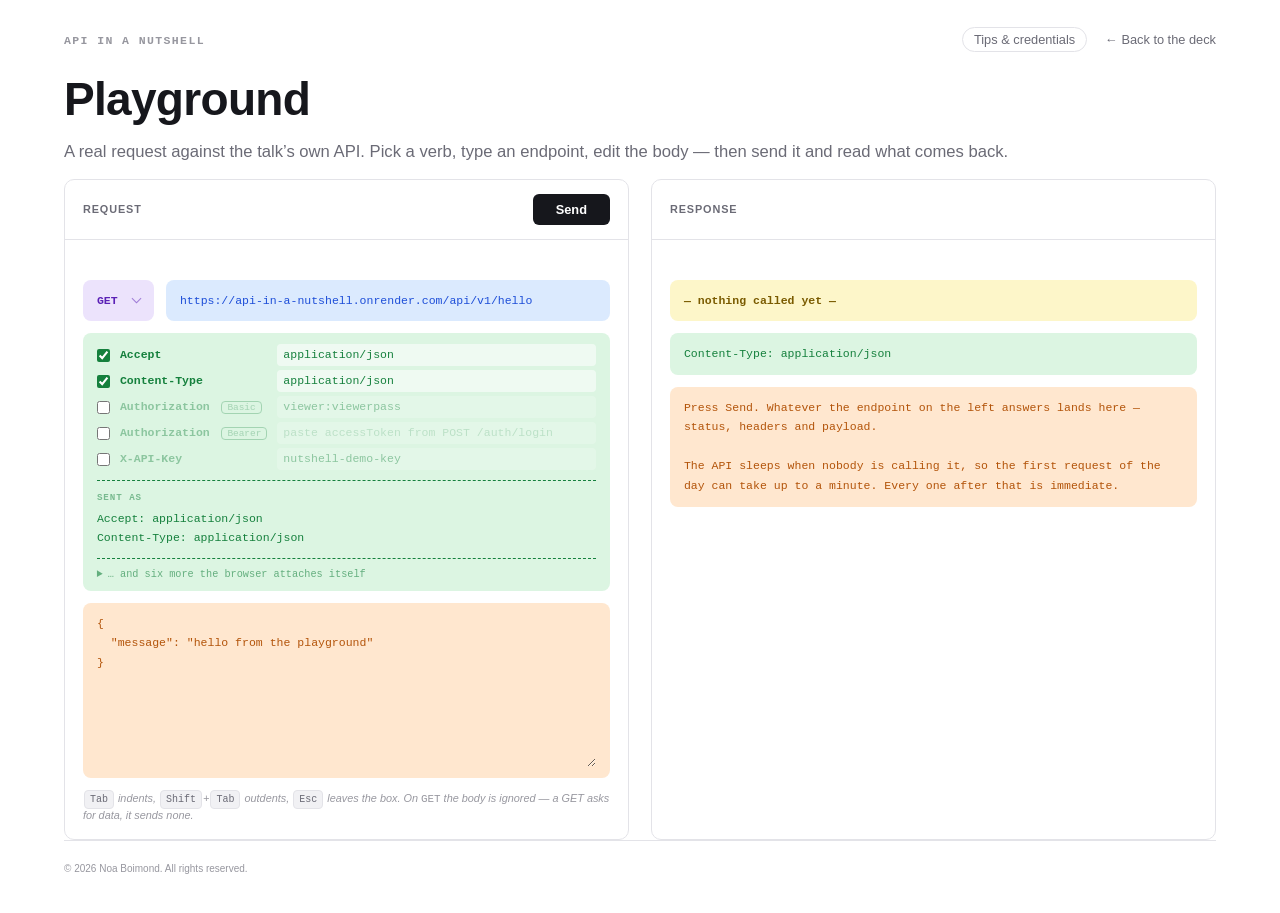
==== commit 7aee26cf: "playground" ====
--- a/frontend/playground.html
+++ b/frontend/playground.html
@@ -23,39 +23,42 @@
        exactly as it drives slides 10, 16 and 17, because the block below
        carries .rr--call and speaks the same data-* vocabulary. What
        js/playground.js adds is only what the deck never needed — a verb
-       that changes under one panel instead of switching between two, and
-       a Tab key that indents JSON instead of leaving the box.
+       picked inside the panel instead of switching between two, a header
+       set you tick rather than read, a Tab key that indents JSON instead
+       of leaving the box, and a cheat sheet that fills the boxes rather
+       than asking anyone to retype a password from a slide.
        ============================================================ -->
 
   <main class="pg">
 
     <div class="pg__bar">
       <p class="pg__eyebrow">API in a Nutshell</p>
-      <a class="pg__back" href="index.html">&larr; Back to the deck</a>
+      <!-- Everything a room needs to actually make a call — accounts,
+           keys, the list of endpoints — behind one button rather than
+           down the side of the page. A panel nobody has opened costs
+           nothing; a column of credentials next to the request competes
+           with it for the only attention in the room. -->
+      <div class="pg__barend">
+        <button class="pg__tipsbtn" type="button" data-action="tips-open" aria-haspopup="dialog">Tips &amp; credentials</button>
+        <a class="pg__back" href="index.html">&larr; Back to the deck</a>
+      </div>
     </div>
 
     <div class="slide__inner">
       <div class="rr rr--call rr--pg">
 
-        <!-- Both radios carry the same value on purpose. live.js resolves
-             the active panel with [data-req="<checked radio value>"], and
-             on this page there is only ever one panel to resolve to — the
-             verb is not a different request, it is the same request sent
-             differently. Which verb was picked is read off data-verb by
-             js/playground.js; the id is what the stylesheet lights up. -->
-        <input class="rr__radio" type="radio" name="pg-method" id="pg-get" value="main" data-verb="GET" checked>
-        <input class="rr__radio" type="radio" name="pg-method" id="pg-post" value="main" data-verb="POST">
-
+        <!-- No switch above the panels. The deck has one because a slide
+             holds two requests and the chips say which is on screen; here
+             there is one request and the verb is a property of it, so it
+             belongs in the request, not over it. live.js needs no radio:
+             with none checked its active() falls through to the only
+             [data-req] on the page. -->
         <div class="rr__head">
           <h2 class="slide__title">Playground</h2>
-          <div class="rr__methods">
-            <label class="rr__method" for="pg-get">GET</label>
-            <label class="rr__method" for="pg-post">POST</label>
-          </div>
         </div>
 
         <p class="slide__lede slide__lede--wide">
-          A real request against the talk&rsquo;s own API. Pick a verb, type an endpoint, edit the body &mdash; then send it and read what comes back. Nothing fires on load and nothing is remembered: every call is a click.
+          A real request against the talk&rsquo;s own API. Pick a verb, type an endpoint, edit the body &mdash; then send it and read what comes back.
         </p>
 
         <div class="rr__grid">
@@ -71,24 +74,104 @@
               <div class="rr-panel rr-panel--fields" data-req="main" data-method="GET">
 
                 <div class="field-row">
-                  <!-- Rewritten by playground.js when the switch moves. A
-                       purple box reading GET above a request that POSTs is
-                       the one kind of lie this page cannot afford either. -->
+                  <!-- The purple box is now the control. In the deck it is
+                       a read-out of a verb decided elsewhere; here picking
+                       the verb and showing it are the same act, which is
+                       why there is nothing left to keep in step. What it
+                       cannot do on its own is reach live.js, so
+                       playground.js copies the choice onto data-method
+                       below — the attribute live.js reads at send time. -->
                   <div class="field field--method">
-                    <p class="field__value" data-verb-label>GET</p>
+                    <select class="field__value pg__verb" name="pg-verb" aria-label="method">
+                      <option value="GET" selected>GET</option>
+                      <option value="POST">POST</option>
+                    </select>
                   </div>
                   <div class="field field--endpoint">
                     <input class="field__value call__input" type="text" name="pg-endpoint" value="https://api-in-a-nutshell.onrender.com/api/v1/hello" spellcheck="false" autocomplete="off" aria-label="endpoint">
                   </div>
                 </div>
 
-                <!-- Left static for now, and so listing both lines is the
-                     honest option: a GET carrying Content-Type is untidy
-                     rather than wrong, where a POST missing it is a 422.
-                     Wiring this box to the verb is the next thing to do. -->
-                <div class="field field--headers">
-<pre class="field__value">Accept: application/json
+                <!-- The headers, as a checklist rather than a block of text.
+                     Every row is one this backend actually reads —
+                     backend/README.md's credential column is the whole of
+                     the list — so nothing here is a header you have to know
+                     to guess at, and nothing offered will be refused by CORS.
+
+                     Ticking rather than adding, because the demo is the
+                     toggle: untick Content-Type on a POST, send, read the
+                     422, tick it back, send again. Deleting a row would
+                     charge you a retype for every round of that.
+
+                     The two Authorization rows are one header name under two
+                     schemes, and they are mutually exclusive — one carries a
+                     password, the other a token you got *by* sending the
+                     password. /auth/login turns the first into the second.
+
+                     The <pre> is not decoration. live.js builds its header
+                     set by parsing the first .field__value in here line by
+                     line on the colon, so that block *is* the request;
+                     playground.js writes it from the boxes above. It ships
+                     with the default two already in it, so a page whose JS
+                     failed still sends something sensible. -->
+                <div class="field field--headers pg-hdr">
+
+                  <div class="pg-hdr__list">
+
+                    <div class="pg-hdr__row">
+                      <input class="pg-hdr__on" type="checkbox" id="h-accept" data-name="Accept" checked>
+                      <label class="pg-hdr__name" for="h-accept">Accept</label>
+                      <input class="pg-hdr__val" type="text" value="application/json" spellcheck="false" autocomplete="off" aria-label="Accept value">
+                    </div>
+
+                    <div class="pg-hdr__row">
+                      <input class="pg-hdr__on" type="checkbox" id="h-ctype" data-name="Content-Type" checked>
+                      <label class="pg-hdr__name" for="h-ctype">Content-Type</label>
+                      <input class="pg-hdr__val" type="text" value="application/json" spellcheck="false" autocomplete="off" aria-label="Content-Type value">
+                    </div>
+
+                    <div class="pg-hdr__row">
+                      <input class="pg-hdr__on" type="checkbox" id="h-basic" data-name="Authorization" data-scheme="Basic" data-excl="auth">
+                      <label class="pg-hdr__name" for="h-basic">Authorization <span class="pg-hdr__scheme">Basic</span></label>
+                      <input class="pg-hdr__val" type="text" value="viewer:viewerpass" spellcheck="false" autocomplete="off" aria-label="Basic credentials">
+                    </div>
+
+                    <div class="pg-hdr__row">
+                      <input class="pg-hdr__on" type="checkbox" id="h-bearer" data-name="Authorization" data-scheme="Bearer" data-excl="auth">
+                      <label class="pg-hdr__name" for="h-bearer">Authorization <span class="pg-hdr__scheme">Bearer</span></label>
+                      <input class="pg-hdr__val" type="text" value="" placeholder="paste accessToken from POST /auth/login" spellcheck="false" autocomplete="off" aria-label="Bearer token">
+                    </div>
+
+                    <div class="pg-hdr__row">
+                      <input class="pg-hdr__on" type="checkbox" id="h-key" data-name="X-API-Key">
+                      <label class="pg-hdr__name" for="h-key">X-API-Key</label>
+                      <input class="pg-hdr__val" type="text" value="nutshell-demo-key" spellcheck="false" autocomplete="off" aria-label="API key">
+                    </div>
+
+                  </div>
+
+<pre class="field__value pg-hdr__wire">Accept: application/json
 Content-Type: application/json</pre>
+
+                  <!-- The tier nobody teaches. A student reads the block
+                       above and concludes a request carries what they typed;
+                       it carries these too, and none of them are theirs to
+                       set — fetch() silently drops any attempt. Origin is
+                       the one to point at: it exists so a page cannot lie
+                       about where it came from, and it is why ticking
+                       Authorization below sends an OPTIONS call first. -->
+                  <details class="pg-hdr__ghosts">
+                    <summary class="pg-hdr__summary">&hellip; and six more the browser attaches itself</summary>
+                    <ul class="pg-hdr__ghostlist">
+                      <li><span class="pg-hdr__ghost">Origin</span><span>where this page was served from &mdash; the header the whole of CORS turns on</span></li>
+                      <li><span class="pg-hdr__ghost">Host</span><span>which server the connection is for</span></li>
+                      <li><span class="pg-hdr__ghost">Content-Length</span><span>the size of the body, counted for you</span></li>
+                      <li><span class="pg-hdr__ghost">User-Agent</span><span>the browser naming itself</span></li>
+                      <li><span class="pg-hdr__ghost">Accept-Encoding</span><span>the compressions it can undo</span></li>
+                      <li><span class="pg-hdr__ghost">Referer</span><span>the page the call was made from</span></li>
+                    </ul>
+                  </details>
+
                 </div>
 
                 <div class="field field--body">
@@ -134,10 +217,201 @@
       </div>
     </div>
 
+    <!-- Same byline the deck carries in its sidebar foot. The deck has a
+         permanent rail to hang it on; this page has none, so it goes at
+         the end of the column instead — pushed there by margin-top:auto
+         so a tall window leaves it at the bottom rather than floating it
+         under a short panel. The year is stamped by playground.js, as
+         main.js does for the deck. -->
+    <footer class="pg__foot">
+      <p class="pg__note">&copy; <span data-year></span> Noa Boimond. All rights reserved.</p>
+    </footer>
+
   </main>
 
+  <!-- ============================================================
+       The cheat sheet.
+
+       A <dialog> rather than a div and a z-index, because showModal()
+       is the only thing that centres on the viewport, paints a backdrop,
+       closes on Escape, traps the keyboard inside and makes the page
+       behind it inert — five behaviours, none of them worth
+       reimplementing, all of them wrong if you get one of them wrong.
+
+       Placed outside .rr--call on purpose. live.js wires every such
+       block it finds, including a spoiler inside one, and being adopted
+       by the shared engine is exactly what this panel must not be: it
+       has its own buttons, its own Escape key and no request in it.
+       playground.js wires it instead.
+
+       Everything in here is a value that already lives somewhere else —
+       backend/README.md for the accounts and the key, slide 16 for the
+       OpenWeatherMap one. Repeated rather than linked because a room
+       mid-demo will not go and look, and left in one panel so there is
+       one place to change when a credential does.
+       ============================================================ -->
+  <dialog class="tips" id="tips" aria-labelledby="tips-title">
+
+    <div class="tips__head">
+      <h2 class="tips__title" id="tips-title">Tips &amp; credentials</h2>
+      <button class="tips__close" type="button" data-action="tips-close" aria-label="Close">&times;</button>
+    </div>
+
+    <div class="tips__body">
+
+      <!-- ----- accounts ----- -->
+      <section class="tips__sec">
+        <h3 class="tips__h">Accounts</h3>
+        <p class="tips__note">
+          Hardcoded, because a teaching API has to let the room in. <b>Use</b> ticks
+          <code>Authorization&nbsp;Basic</code> and fills it in &mdash; the base64 happens in front of you.
+        </p>
+        <ul class="tips__list">
+          <li class="tips__item">
+            <code class="tips__val">viewer:viewerpass</code>
+            <span class="tips__meta">role <b>viewer</b> &mdash; opens <code>/viewer</code></span>
+            <button class="tips__use" type="button" data-fill-basic="viewer:viewerpass">Use</button>
+          </li>
+          <li class="tips__item">
+            <code class="tips__val">editor:editorpass</code>
+            <span class="tips__meta">role <b>editor</b> &mdash; opens <code>/viewer</code> and <code>/editor</code></span>
+            <button class="tips__use" type="button" data-fill-basic="editor:editorpass">Use</button>
+          </li>
+          <li class="tips__item">
+            <code class="tips__val">admin:adminpass</code>
+            <span class="tips__meta">role <b>admin</b> &mdash; opens all three</span>
+            <button class="tips__use" type="button" data-fill-basic="admin:adminpass">Use</button>
+          </li>
+          <li class="tips__item">
+            <code class="tips__val">dataschool:dataschool</code>
+            <span class="tips__meta">role <b>viewer</b> &mdash; the one <code>POST /echo</code> greets by name</span>
+            <button class="tips__use" type="button" data-fill-basic="dataschool:dataschool">Use</button>
+          </li>
+        </ul>
+        <p class="tips__note">
+          Roles rank rather than match, which is why <code>admin</code> reaches <code>/viewer</code>.
+          A token that is valid but not senior enough gets <b>403</b>, not 401 &mdash; and the
+          difference is the whole reason those three endpoints exist.
+        </p>
+      </section>
+
+      <!-- ----- keys ----- -->
+      <section class="tips__sec">
+        <h3 class="tips__h">Keys</h3>
+        <p class="tips__note">
+          A key says which <em>program</em> is calling. A token says which <em>person</em>.
+          Confusing the two is how a long-lived credential ends up hardcoded in a phone app.
+        </p>
+        <ul class="tips__list">
+          <li class="tips__item">
+            <code class="tips__val">nutshell-demo-key</code>
+            <span class="tips__meta">this backend, as <code>X-API-Key</code>, on <code>GET /app</code></span>
+            <button class="tips__use" type="button" data-fill-key="nutshell-demo-key">Use</button>
+          </li>
+        </ul>
+
+        <!-- The deck's own spoiler component, markup and all, so the two
+             pages treat the same key the same way: blurred by default,
+             because its shape being visible is the argument slide 16 is
+             making and its characters being visible is not. -->
+        <div class="spoiler tips__spoiler">
+          <p class="spoiler__label">
+            OpenWeatherMap, for slide 16 &mdash; rides in the URL as <code>appid</code>, never in a header,
+            which is why it lands in browser history and server logs
+          </p>
+          <code class="spoiler__value" data-spoiler-value>b16468ef6583a4c63b0f9558259dd0a5</code>
+          <button class="spoiler__btn" type="button" data-action="reveal" aria-pressed="false">Reveal</button>
+          <button class="spoiler__btn" type="button" data-action="copy">Copy</button>
+        </div>
+      </section>
+
+      <!-- ----- endpoints ----- -->
+      <section class="tips__sec">
+        <h3 class="tips__h">Endpoints</h3>
+        <p class="tips__note">
+          Click one to load it into the request. The host is kept as you have it, so a
+          <code>localhost</code> session stays on localhost.
+        </p>
+        <ul class="tips__eps">
+          <li class="tips__ep">
+            <span class="tips__epbtns">
+              <button class="tips__path" type="button" data-verb="GET" data-path="/hello"><b>GET</b> /hello</button>
+            </span>
+            <span class="tips__meta">the plainest possible request &mdash; no credential</span>
+          </li>
+          <li class="tips__ep">
+            <span class="tips__epbtns">
+              <button class="tips__path" type="button" data-verb="POST" data-path="/echo"><b>POST</b> /echo</button>
+            </span>
+            <span class="tips__meta">the only endpoint that reads a body &mdash; needs Basic</span>
+          </li>
+          <li class="tips__ep">
+            <span class="tips__epbtns">
+              <button class="tips__path" type="button" data-verb="GET" data-path="/produce?kind=fruit&amp;color=red"><b>GET</b> /produce</button>
+            </span>
+            <span class="tips__meta">query parameters &mdash; drop <code>?kind=</code> or ask for <code>mineral</code> to see a 422</span>
+          </li>
+          <li class="tips__ep">
+            <span class="tips__epbtns">
+              <button class="tips__path" type="button" data-verb="POST" data-path="/auth/login"><b>POST</b> /auth/login</button>
+            </span>
+            <span class="tips__meta">a POST with <em>no body</em> &mdash; trades Basic for a token to paste into the Bearer row</span>
+          </li>
+          <li class="tips__ep">
+            <span class="tips__epbtns">
+              <button class="tips__path" type="button" data-verb="GET" data-path="/viewer"><b>GET</b> /viewer</button>
+              <button class="tips__path" type="button" data-verb="GET" data-path="/editor"><b>GET</b> /editor</button>
+              <button class="tips__path" type="button" data-verb="GET" data-path="/admin"><b>GET</b> /admin</button>
+            </span>
+            <span class="tips__meta">roles, and 401 vs 403 &mdash; need Bearer</span>
+          </li>
+          <li class="tips__ep">
+            <span class="tips__epbtns">
+              <button class="tips__path" type="button" data-verb="GET" data-path="/app"><b>GET</b> /app</button>
+            </span>
+            <span class="tips__meta">a key identifying an application &mdash; needs <code>X-API-Key</code></span>
+          </li>
+          <li class="tips__ep">
+            <span class="tips__epbtns">
+              <button class="tips__path" type="button" data-verb="GET" data-path="/limited"><b>GET</b> /limited</button>
+            </span>
+            <span class="tips__meta">three per twenty seconds, then 429 &mdash; send it four times</span>
+          </li>
+        </ul>
+      </section>
+
+      <!-- ----- the docs ----- -->
+      <section class="tips__sec">
+        <h3 class="tips__h">The API describes itself</h3>
+        <p class="tips__prose">
+          Every endpoint above has a second address that explains it. Open it and you get a page
+          listing all of them &mdash; what each one needs, what each one answers, and which ones want a
+          credential. It is not a reference to read alongside the API: there is a <b>Try&nbsp;it&nbsp;out</b>
+          button on each entry, and an <b>Authorize</b> button at the top to hand it a username and
+          password first, so you can make every call on this page from that one instead.
+        </p>
+        <p class="tips__prose">
+          What makes it worth trusting is that nobody wrote it. The server generates it from the same
+          code that answers the requests, every time it starts &mdash; so it cannot describe an endpoint
+          that no longer exists, or forget one that was added yesterday. That is the difference between
+          documentation and a wiki. The description format is called <b>OpenAPI</b>; the page that draws
+          it is <b>Swagger&nbsp;UI</b>. You will meet both again on somebody else's API.
+        </p>
+        <a class="tips__link" href="https://api-in-a-nutshell.onrender.com/docs" target="_blank" rel="noopener">
+          api-in-a-nutshell.onrender.com/docs &rarr;
+        </a>
+        <p class="tips__note">
+          Running the backend yourself? It is at <code>localhost:8000/docs</code>, and the server's
+          root redirects there &mdash; opening an API in a browser should land somewhere useful.
+        </p>
+      </section>
+
+    </div>
+  </dialog>
+
   <!-- live.js first: it wires every .rr--call it finds, this one included.
-       playground.js only adds the two behaviours the deck never needed. -->
+       playground.js only adds what the deck never needed, the dialog
+       above among it. -->
   <script src="js/live.js"></script>
   <script src="js/playground.js"></script>
 
--- a/frontend/css/style.css
+++ b/frontend/css/style.css
@@ -5,9 +5,8 @@
    Palette rules honoured here:
    - Solid fills only. No gradients, no alpha blending on any colour.
      Lighter/darker variants are new solid tints, never transparency.
-   - One hue = one family. Five palette hues map to five families —
-     four map to a pair of sections each, "next" stands alone for
-     the closing section.
+   - One hue = one family, and one family = one section: five palette
+     hues, five families, the deck's five axes, in order.
    ============================================================ */
 
 :root {
@@ -224,6 +223,24 @@
   font-size: 11px;
   color: var(--text-tertiary);
   white-space: nowrap;
+}
+
+/* The byline under the hint. A notch smaller than the key hint above it,
+   and the same tertiary grey, because it is the one thing in the sidebar
+   that is neither a control nor a place: it should be findable by anyone
+   looking for it and invisible to a room watching the slides.
+
+   No nowrap, unlike the hint: the hint is three characters and a key cap,
+   this is a sentence, and at 300px minus the foot's padding it sits on
+   one line with room to spare — but a longer name or a wider letter should
+   wrap rather than push the sidebar's scrollbar out. Nothing else is
+   needed for the collapsed and narrow states: both hide .sidebar__foot
+   whole, so this goes with it. */
+.sidebar__note {
+  margin: 10px 0 0;
+  font-size: 10px;
+  line-height: 1.45;
+  color: var(--text-tertiary);
 }
 
 /* --- collapsed state: numbers only --- */
@@ -452,100 +469,6 @@
 
 
 /* ============================================================
-   Closing slide — two lines and the meme, side by side
-
-   The one slide in the deck that is not read. It is looked at, for as
-   long as the questions last, so its whole job is to be legible from
-   the back of the room and to hold nothing that competes with whoever
-   is speaking. The meme earns its place on the second count: it is
-   looked at once, understood, and then it is wallpaper.
-
-   The words are left and the picture right, rather than stacked,
-   because the picture is portrait and the screen is not. Stacked, the
-   two would fight over the same vertical inch and both would lose; side
-   by side, the meme takes the height the slide has spare and the words
-   take the width it has spare.
-
-   The inner drops its 1040px measure for this one — that measure is
-   sized for prose, and there is none here. Vertical centring still
-   costs nothing: .slide is already a flex row with align-items: center,
-   which applies because this slide is named in the content-slide
-   exception up at the top of this sheet.
-   ============================================================ */
-
-.slide--thanks .slide__inner {
-  max-width: none;
-  display: grid;
-  grid-template-columns: minmax(0, 1fr) auto;
-  align-items: center;
-  gap: clamp(24px, 4vw, 64px);
-  text-align: center;
-}
-
-/* A container, so the word inside can be sized against this column
-   rather than against the viewport — see .thanks__title. */
-.thanks__words { container-type: inline-size; }
-
-/* Two declarations, and the order matters. The first is the whole rule
-   on a browser without container query units, which ignores the second
-   outright.
-
-   The second is what actually runs, and it exists because the column
-   this word sits in is not the screen: it is whatever the meme leaves,
-   and vw knows nothing about that. 27cqi is 27% of the column, and
-   "Thanks" at that size comes to roughly 94% of the column's width — so
-   the word fits, on every screen, without a single breakpoint. min()
-   and not clamp() because the vw figure is the intent and the cqi
-   figure is only a ceiling: the word is never made larger than the
-   line above asks for, only smaller when the column cannot take it. */
-.thanks__title {
-  margin: 0;
-  font-size: clamp(64px, 7vw, 200px);
-  font-size: min(clamp(64px, 7vw, 200px), 27cqi);
-  line-height: 1;
-  letter-spacing: -0.04em;
-  font-weight: 700;
-}
-
-/* Sized against the title rather than against the body text — roughly a
-   seventh of it at either end of the clamp — so the pair reads as one
-   block at any width rather than as a heading with a caption that
-   drifts toward it on a small screen. Secondary grey, because the room
-   has already read this line by the time it is being asked. */
-.thanks__sub {
-  margin: clamp(18px, 2.4vh, 34px) 0 0;
-  font-size: clamp(20px, 2vw, 30px);
-  font-weight: 400;
-  color: var(--text-secondary);
-}
-
-/* An explicit width, the same way .split--more sizes the iceberg and for
-   the same reason: the picture is portrait, so the constraint is the
-   slide's height and not its column, and a width is the only way to say
-   that to a grid track sized by content. The image is 540x646, so a
-   width w costs 1.2w of height — 68vh of width is 81vh of picture, and
-   the slide's own padding takes another 7vh, which leaves it clearing
-   the bottom of the screen by a hair.
-
-   The 700px cap is the one number here that is not about layout. The
-   source file is 540px wide; past about 1.3x it stops being a picture of
-   a joke and starts being a picture of some pixels, and the four
-   paragraphs of body text inside it are the first thing to go. If a
-   larger copy of the image ever turns up, this is the line to raise.
-
-   46% so that a wide, short window cannot let the picture take the half
-   of the row the words are standing in. */
-.thanks__meme {
-  width: min(46%, clamp(200px, 68vh, 600px));
-}
-
-.thanks__meme .figure__img {
-  width: 95%;
-  max-height: none;
-}
-
-
-/* ============================================================
    Motivation ("about") slide
    ============================================================ */
 
@@ -663,6 +586,216 @@
 
 
 /* ============================================================
+   Closing slide — two lines and the meme, side by side
+
+   The one slide in the deck that is not read. It is looked at, for as
+   long as the questions last, so its whole job is to be legible from
+   the back of the room and to hold nothing that competes with whoever
+   is speaking. The meme earns its place on the second count: it is
+   looked at once, understood, and then it is wallpaper.
+
+   The words are left and the picture right, rather than stacked,
+   because the picture is portrait and the screen is not. Stacked, the
+   two would fight over the same vertical inch and both would lose; side
+   by side, the meme takes the height the slide has spare and the words
+   take the width it has spare.
+
+   The inner drops its 1040px measure for this one — that measure is
+   sized for prose, and there is none here. Vertical centring still
+   costs nothing: .slide is already a flex row with align-items: center,
+   which applies because this slide is named in the content-slide
+   exception up at the top of this sheet.
+
+   The reading list on the slide before it follows at the end of this
+   section: the two are the deck's closing pair, and they are the last
+   slide-specific block in the sheet. Everything past here is a
+   component that several slides share.
+   ============================================================ */
+
+.slide--thanks .slide__inner {
+  max-width: none;
+  display: grid;
+  grid-template-columns: minmax(0, 1fr) auto;
+  align-items: center;
+  gap: clamp(24px, 4vw, 64px);
+  text-align: center;
+}
+
+/* A container, so the word inside can be sized against this column
+   rather than against the viewport — see .thanks__title. */
+.thanks__words { container-type: inline-size; }
+
+/* Two declarations, and the order matters. The first is the whole rule
+   on a browser without container query units, which ignores the second
+   outright.
+
+   The second is what actually runs, and it exists because the column
+   this word sits in is not the screen: it is whatever the meme leaves,
+   and vw knows nothing about that. 27cqi is 27% of the column, and
+   "Thanks" at that size comes to roughly 94% of the column's width — so
+   the word fits, on every screen, without a single breakpoint. min()
+   and not clamp() because the vw figure is the intent and the cqi
+   figure is only a ceiling: the word is never made larger than the
+   line above asks for, only smaller when the column cannot take it. */
+.thanks__title {
+  margin: 0;
+  font-size: clamp(64px, 7vw, 200px);
+  font-size: min(clamp(64px, 7vw, 200px), 27cqi);
+  line-height: 1;
+  letter-spacing: -0.04em;
+  font-weight: 700;
+}
+
+/* Sized against the title rather than against the body text — roughly a
+   seventh of it at either end of the clamp — so the pair reads as one
+   block at any width rather than as a heading with a caption that
+   drifts toward it on a small screen. Secondary grey, because the room
+   has already read this line by the time it is being asked. */
+.thanks__sub {
+  margin: clamp(18px, 2.4vh, 34px) 0 0;
+  font-size: clamp(20px, 2vw, 30px);
+  font-weight: 400;
+  color: var(--text-secondary);
+}
+
+/* An explicit width, the same way .split--more sizes the iceberg and for
+   the same reason: the picture is portrait, so the constraint is the
+   slide's height and not its column, and a width is the only way to say
+   that to a grid track sized by content. The image is 540x646, so a
+   width w costs 1.2w of height — 68vh of width is 81vh of picture, and
+   the slide's own padding takes another 7vh, which leaves it clearing
+   the bottom of the screen by a hair.
+
+   The 700px cap is the one number here that is not about layout. The
+   source file is 540px wide; past about 1.3x it stops being a picture of
+   a joke and starts being a picture of some pixels, and the four
+   paragraphs of body text inside it are the first thing to go. If a
+   larger copy of the image ever turns up, this is the line to raise.
+
+   46% so that a wide, short window cannot let the picture take the half
+   of the row the words are standing in. */
+.thanks__meme {
+  width: min(46%, clamp(200px, 68vh, 600px));
+}
+
+.thanks__meme .figure__img {
+  width: 95%;
+  max-height: none;
+}
+
+
+/* --- the closing slide's reading list: three references, ranked.
+
+       The number chips come from a CSS counter rather than from typed
+       digits, so reordering the three in the markup renumbers them and
+       cannot leave a 1, 3, 2 behind. They are .method__name's chip at a
+       smaller size — same fill, same radius, same mono — because a
+       number in a box is already this deck's way of saying "one of a
+       short ordered set", and the agenda and the HTTP methods both say
+       it that way.
+
+       These three and the playground link in the pane beside them are
+       the only anchors in the whole deck, so there is no link style to
+       inherit and no reset to fall back on: without the rules below they
+       would render as browser blue, which belongs to no family here.
+       .points__link is the other one, and it borrows this treatment
+       rather than inventing a second — it stays with the bullet lists,
+       since a link buried mid-sentence is sized by the sentence. Both
+       take the slide's own accent instead of the browser's, on the
+       underline rather than on the text, so the label keeps full
+       contrast against white and the colour is carried by a line that
+       is allowed to be thin. --- */
+
+.reflist {
+  display: flex;
+  flex-direction: column;
+  gap: clamp(8px, 1.1vw, 12px);
+}
+
+/* Sized and cased as a label, not as a heading — it introduces the list
+   without competing with the slide title two rows up. */
+.reflist__title {
+  margin: 0;
+  font-size: clamp(11px, 0.95vw, 13px);
+  font-weight: 700;
+  letter-spacing: 0.08em;
+  text-transform: uppercase;
+  color: var(--text-secondary);
+}
+
+.reflist__items {
+  counter-reset: ref;
+  list-style: none;
+  margin: 0;
+  padding: 0;
+  display: flex;
+  flex-direction: column;
+  gap: clamp(10px, 1.4vw, 15px);
+}
+
+.reflist__item {
+  display: flex;
+  align-items: flex-start;
+  gap: clamp(9px, 1.1vw, 13px);
+}
+
+.reflist__item::before {
+  counter-increment: ref;
+  content: counter(ref);
+  flex: 0 0 auto;
+  width: clamp(21px, 2vw, 26px);
+  height: clamp(21px, 2vw, 26px);
+  display: grid;
+  place-items: center;
+  border-radius: 6px;
+  background: var(--accent-bg);
+  color: var(--accent-fg);
+  font-family: var(--font-mono);
+  font-size: clamp(11px, 0.95vw, 13px);
+  font-weight: 700;
+}
+
+/* min-width: 0 so a long address can wrap instead of widening the flex
+   item past the column. */
+.reflist__body {
+  display: flex;
+  flex-direction: column;
+  gap: 3px;
+  min-width: 0;
+}
+
+.reflist__link {
+  align-self: flex-start;
+  font-size: clamp(13px, 1.15vw, 16px);
+  font-weight: 600;
+  color: var(--text);
+  text-decoration: underline;
+  text-decoration-color: var(--accent-fg);
+  text-decoration-thickness: 2px;
+  text-underline-offset: 3px;
+}
+
+.reflist__link:hover,
+.reflist__link:focus-visible { color: var(--accent-fg); }
+
+.reflist__why {
+  font-size: clamp(12px, 1vw, 14px);
+  line-height: 1.45;
+  color: var(--text-secondary);
+}
+
+/* --text-secondary and not --text-tertiary: this line is small and mono
+   already, and the tertiary grey does not clear AA at this size. */
+.reflist__where {
+  font-family: var(--font-mono);
+  font-size: clamp(10px, 0.85vw, 12px);
+  line-height: 1.4;
+  color: var(--text-secondary);
+  overflow-wrap: anywhere;
+}
+
+
+/* ============================================================
    Slide lede — the standfirst that sits under a slide title
    ============================================================ */
 
@@ -674,12 +807,15 @@
   color: var(--text-secondary);
 }
 
+/* The 70ch measure is for a column of prose. A lede running the full
+   width of a slide is not one, so it gives the cap up. Ties with the
+   rule above on specificity, which is why it sits after it. */
+.slide__lede--wide { max-width: none; }
+
 
 /* ============================================================
    Split slides — two boxes flanking a floating vertical rule
    ============================================================ */
-
-.slide__lede--wide { max-width: none; }
 
 .split {
   display: grid;
@@ -910,116 +1046,6 @@
 }
 
 .method__def strong { color: var(--text); font-weight: 600; }
-
-
-/* --- the closing slide's reading list: three references, ranked.
-
-       The number chips come from a CSS counter rather than from typed
-       digits, so reordering the three in the markup renumbers them and
-       cannot leave a 1, 3, 2 behind. They are .method__name's chip at a
-       smaller size — same fill, same radius, same mono — because a
-       number in a box is already this deck's way of saying "one of a
-       short ordered set", and the agenda and the HTTP methods both say
-       it that way.
-
-       These three and the playground link in the pane beside them are
-       the only anchors in the whole deck, so there is no link style to
-       inherit and no reset to fall back on: without the rules below they
-       would render as browser blue, which belongs to no family here.
-       .points__link is the other one, and it borrows this treatment
-       rather than inventing a second. They take the slide's own accent
-       instead of the browser's, on the
-       underline rather than on the text, so the label keeps full
-       contrast against white and the colour is carried by a line that
-       is allowed to be thin. --- */
-
-.reflist {
-  display: flex;
-  flex-direction: column;
-  gap: clamp(8px, 1.1vw, 12px);
-}
-
-/* Sized and cased as a label, not as a heading — it introduces the list
-   without competing with the slide title two rows up. */
-.reflist__title {
-  margin: 0;
-  font-size: clamp(11px, 0.95vw, 13px);
-  font-weight: 700;
-  letter-spacing: 0.08em;
-  text-transform: uppercase;
-  color: var(--text-secondary);
-}
-
-.reflist__items {
-  counter-reset: ref;
-  list-style: none;
-  margin: 0;
-  padding: 0;
-  display: flex;
-  flex-direction: column;
-  gap: clamp(10px, 1.4vw, 15px);
-}
-
-.reflist__item {
-  display: flex;
-  align-items: flex-start;
-  gap: clamp(9px, 1.1vw, 13px);
-}
-
-.reflist__item::before {
-  counter-increment: ref;
-  content: counter(ref);
-  flex: 0 0 auto;
-  width: clamp(21px, 2vw, 26px);
-  height: clamp(21px, 2vw, 26px);
-  display: grid;
-  place-items: center;
-  border-radius: 6px;
-  background: var(--accent-bg);
-  color: var(--accent-fg);
-  font-family: var(--font-mono);
-  font-size: clamp(11px, 0.95vw, 13px);
-  font-weight: 700;
-}
-
-/* min-width: 0 so a long address can wrap instead of widening the flex
-   item past the column. */
-.reflist__body {
-  display: flex;
-  flex-direction: column;
-  gap: 3px;
-  min-width: 0;
-}
-
-.reflist__link {
-  align-self: flex-start;
-  font-size: clamp(13px, 1.15vw, 16px);
-  font-weight: 600;
-  color: var(--text);
-  text-decoration: underline;
-  text-decoration-color: var(--accent-fg);
-  text-decoration-thickness: 2px;
-  text-underline-offset: 3px;
-}
-
-.reflist__link:hover,
-.reflist__link:focus-visible { color: var(--accent-fg); }
-
-.reflist__why {
-  font-size: clamp(12px, 1vw, 14px);
-  line-height: 1.45;
-  color: var(--text-secondary);
-}
-
-/* --text-secondary and not --text-tertiary: this line is small and mono
-   already, and the tertiary grey does not clear AA at this size. */
-.reflist__where {
-  font-family: var(--font-mono);
-  font-size: clamp(10px, 0.85vw, 12px);
-  line-height: 1.4;
-  color: var(--text-secondary);
-  overflow-wrap: anywhere;
-}
 
 
 /* --- status codes. Each row carries its own family, so the traffic
@@ -2036,6 +2062,70 @@
 .call__hint code {
   font-family: var(--font-mono);
   font-style: normal;
+}
+
+/* --- slide 16's redacted key. Presenter furniture rather than part of
+       the request the room is reading: it sits under the hint, in the
+       hint's own grey, and takes no axis colour of its own, so it never
+       reads as a fourth box stacked under the three above it. --- */
+
+.spoiler {
+  display: flex;
+  align-items: center;
+  gap: 8px;
+  flex-wrap: wrap;
+}
+
+.spoiler__label {
+  margin: 0;
+  font-size: clamp(10px, 0.85vw, 12px);
+  font-style: italic;
+  color: var(--text-tertiary);
+}
+
+/* Blur rather than bullets or a blank, and the difference is the whole
+   effect: a run of dots is a fixed width whatever is behind it, so there
+   is no telling a pasted key from an empty box across the room. A blur
+   keeps the value's own shape — the room can see that there is a real
+   key sitting on the slide, in the open, one click from readable, which
+   is the argument this slide is making, drawn.
+
+   Nothing disables selection here: when both copy paths refuse, live.js
+   uncovers the value and leaves selecting it by hand as the way out. */
+.spoiler__value {
+  flex: 1 1 22ch;
+  min-width: 0;
+  padding: 4px 8px;
+  font-family: var(--font-mono);
+  font-size: clamp(10px, 0.85vw, 12px);
+  color: var(--text-secondary);
+  background: var(--surface);
+  border: 1px solid var(--border);
+  border-radius: 5px;
+  filter: blur(4px);
+  transition: filter 120ms ease-out;
+}
+
+.spoiler.is-revealed .spoiler__value { filter: none; }
+
+.spoiler__btn {
+  padding: 4px 10px;
+  font-family: inherit;
+  font-size: clamp(10px, 0.85vw, 12px);
+  font-weight: 600;
+  color: var(--text-secondary);
+  background: var(--surface);
+  border: 1px solid var(--border);
+  border-radius: 5px;
+  cursor: pointer;
+}
+
+/* The axis green, from --accent-fg, exactly as .call__send takes it —
+   nothing here has to know which slide it is sitting on. */
+.spoiler__btn:hover,
+.spoiler__btn:focus-visible {
+  color: var(--accent-fg);
+  border-color: var(--accent-fg);
 }
 
 /* The axis colour, in the corner of the request panel — blue on slide
--- a/frontend/css/playground.css
+++ b/frontend/css/playground.css
@@ -2,15 +2,19 @@
    Playground — the little that css/style.css does not already have.
 
    Everything the page is made of is borrowed: .rr, .panel, .field,
-   .call__input, .call__send, .slide__inner. Three things do not
-   transfer, and they are the whole of this file:
+   .call__input, .call__send, .slide__inner, .spoiler. Five things do
+   not transfer, and they are the whole of this file:
 
      1. a page shell, because .slide is absolutely positioned and
         expects a deck controller to reveal it;
      2. one always-visible request panel, where the deck hides every
         .rr-panel until a radio picks it;
-     3. the active-verb highlight, which style.css writes per id and
-        this page's ids are new.
+     3. the verb, which the deck picks with chips above the panels and
+        this page picks inside the method box itself;
+     4. the headers, which the deck prints and this page lets you
+        assemble a row at a time;
+     5. the cheat sheet, which the deck does not need because the
+        presenter is the cheat sheet.
    ============================================================ */
 
 /* --- 1. page shell ----------------------------------------------
@@ -82,6 +86,32 @@
   border-bottom-color: currentColor;
 }
 
+/* The byline. .sidebar__note is the deck's version of this and the type
+   is copied from it — 10px, tertiary grey — because it should read the
+   same on both pages: findable by anyone looking for it, invisible to a
+   room reading the panels. What is not copied is the placement: the
+   sidebar is a rail with a foot, this is a column with an end.
+
+   margin-top:auto against .pg's flex column is what puts it there. .pg is
+   min-height:100vh, so on a tall window the rule pushes the footer to the
+   bottom of the viewport; on a short one it simply follows the panels and
+   the page scrolls to it. The border is the same hairline the sidebar
+   foot uses, for the same reason: without it the line reads as a stray
+   caption under the response rather than as the end of the page. */
+
+.pg__foot {
+  margin-top: auto;
+  padding-top: clamp(14px, 2.4vh, 26px);
+  border-top: 1px solid var(--border);
+}
+
+.pg__note {
+  margin: 0;
+  font-size: 10px;
+  line-height: 1.45;
+  color: var(--text-tertiary);
+}
+
 /* --- 2. the single request panel --------------------------------
    In the deck a .rr-panel is display:none until its radio is checked,
    because a slide holds several and shows one. This page holds one
@@ -90,15 +120,522 @@
 
 .rr--pg .rr-panel { display: flex; }
 
-/* --- 3. active verb ---------------------------------------------
-   Same treatment style.css gives #rr-get / #call-get, against this
-   page's ids. Blue because it is the switch, matching the deck. */
-
-#pg-get:checked  ~ .rr__head .rr__method[for="pg-get"],
-#pg-post:checked ~ .rr__head .rr__method[for="pg-post"] {
+/* --- 3. the verb, as a control -----------------------------------
+   The deck puts chips above the panels and prints the chosen verb in
+   the purple box below them. This page has one request, so the box is
+   the control: no chrome over the panel, and no read-out that can fall
+   out of step with what is being sent.
+
+   The select is stripped to nothing so what shows through is the
+   .field around it, exactly as .call__input does for the endpoint and
+   the body. It carries .field__value too, so the mono face, the size,
+   the purple and the weight all arrive from style.css and none of them
+   are repeated here — the same trick, applied to a different control.
+
+   appearance:none also takes the native arrow, so the caret below is
+   drawn back: a box that opens a menu has to look like one. */
+
+.pg__verb {
+  appearance: none;
+  -webkit-appearance: none;
+  padding: 0 15px 0 0;
+  border: 0;
+  border-radius: 0;
+  cursor: pointer;
+  /* .field__value sets white-space: pre-wrap, which a select renders
+     as a stray line break in some engines. */
+  white-space: nowrap;
+
+  /* Named rather than transparent, and the two are not interchangeable
+     here. The menu a select opens is painted by the browser, and what
+     it paints is the select's own background — leave it transparent and
+     the list drops out of a purple box as a white system panel. Setting
+     it to the same purple as the .field means nothing changes when the
+     box is closed, and the list arrives in the field's colour when it
+     opens. */
+  background: var(--foundations-bg);
+}
+
+/* Chromium and Firefox honour this; a macOS native popup does not, and
+   falls back to system chrome. Stated on the option rather than
+   inherited because the list is not a child of the select's box for
+   painting purposes. */
+.pg__verb option {
+  background: var(--foundations-bg);
+  color: var(--foundations-fg);
+}
+
+.pg__verb:focus,
+.pg__verb:focus-visible { outline: none; }
+
+/* The caret. On the .field rather than the select so it sits in the
+   box's own right padding, and pointer-events:none so the whole purple
+   box stays clickable rather than the arrow punching a hole in it. */
+
+.pg .field--method { position: relative; }
+
+.pg .field--method::after {
+  content: '';
+  position: absolute;
+  top: 50%;
+  right: clamp(9px, 1.1vw, 14px);
+  width: 6px;
+  height: 6px;
+  margin-top: -5px;
+  border-right: 1.5px solid var(--foundations-fg);
+  border-bottom: 1.5px solid var(--foundations-fg);
+  transform: rotate(45deg);
+  opacity: 0.55;
+  pointer-events: none;
+}
+
+/* --- 4. the headers, as a checklist ------------------------------
+   The deck prints its headers, because a slide's header set is decided
+   before the room arrives and printing it is the whole job. Here they
+   are the thing being played with, so the box holds controls and then
+   prints what they add up to underneath.
+
+   Colour comes from the .field, as everywhere else on this page:
+   .field--headers is the contract green, so setting the text colour
+   once on the container lets the rows, the preview and the ghost list
+   all inherit it. Inputs are the exception — they do not inherit colour
+   without being told to, which is the one line of it repeated below. */
+
+.pg-hdr { color: var(--contract-fg); }
+
+/* Three columns rather than three-per-row, so the values line up down
+   the box however long the names are. The rows are display:contents:
+   they exist to be classed by playground.js and to group a checkbox
+   with its label, not to draw anything. */
+
+.pg-hdr__list {
+  display: grid;
+  grid-template-columns: auto auto minmax(0, 1fr);
+  align-items: center;
+  gap: clamp(3px, 0.5vh, 6px) clamp(6px, 0.8vw, 10px);
+}
+
+.pg-hdr__row { display: contents; }
+
+.pg-hdr__on {
+  width: 13px;
+  height: 13px;
+  margin: 0;
+  accent-color: var(--contract-fg);
+  cursor: pointer;
+}
+
+.pg-hdr__name,
+.pg-hdr__val {
+  font-family: var(--font-mono);
+  font-size: clamp(10px, 0.9vw, 13px);
+  line-height: 1.7;
+}
+
+.pg-hdr__name {
+  font-weight: 600;
+  white-space: nowrap;
+  cursor: pointer;
+}
+
+/* Basic and Bearer are the same header name, and the tag is what says
+   they are not the same header. Outlined rather than filled so it reads
+   as an annotation on the name and not as a second name. */
+
+.pg-hdr__scheme {
+  margin-left: 0.5em;
+  padding: 0 5px;
+  border: 1px solid currentColor;
+  border-radius: 4px;
+  font-size: 0.82em;
+  font-weight: 400;
+  opacity: 0.7;
+}
+
+/* A wash rather than the transparent the endpoint and body use. Those
+   are the only control in their box, so the .field itself reads as the
+   input; this box has five of them sitting next to five labels, and
+   without the wash there is nothing to say which half you can type in. */
+
+.pg-hdr__val {
+  min-width: 0;
+  padding: 1px 6px;
+  color: inherit;
+  background: rgba(255, 255, 255, 0.55);
+  border: 0;
+  border-radius: 4px;
+}
+
+.pg-hdr__val:focus { outline: none; background: rgba(255, 255, 255, 0.92); }
+
+.pg-hdr__val::placeholder { color: currentColor; opacity: 0.45; }
+
+/* Unticked is dimmed, not hidden: the row is still the list of what this
+   API accepts, which is half of what the box is for. */
+
+.pg-hdr__row.is-off .pg-hdr__name,
+.pg-hdr__row.is-off .pg-hdr__val { opacity: 0.4; }
+
+/* Ticked with nothing in it sends nothing, and a checkbox that looks on
+   while contributing no line is exactly the silent mismatch this page
+   exists to avoid. The dashes say the row is armed but empty. */
+
+.pg-hdr__row.is-empty .pg-hdr__val {
+  outline: 1px dashed currentColor;
+  outline-offset: -1px;
+}
+
+/* What actually goes out. Separated by a rule rather than a heading
+   because it is not another control — it is the same header set the
+   deck's slides print, assembled from the boxes above. */
+
+.pg-hdr__wire {
+  margin-top: clamp(7px, 1.1vh, 12px);
+  padding-top: clamp(6px, 1vh, 10px);
+  border-top: 1px dashed currentColor;
+}
+
+.pg-hdr__wire::before {
+  content: 'sent as';
+  display: block;
+  margin-bottom: 3px;
+  font-size: 0.8em;
+  font-weight: 700;
+  letter-spacing: 0.1em;
+  text-transform: uppercase;
+  opacity: 0.5;
+}
+
+/* Closed by default. The point of the list is that these arrive whether
+   or not anyone opens it, so it earns a line and not a third of the
+   panel — and anyone who does open it is asking a real question. */
+
+.pg-hdr__ghosts {
+  margin-top: clamp(7px, 1.1vh, 12px);
+  padding-top: clamp(6px, 1vh, 10px);
+  border-top: 1px dashed currentColor;
+}
+
+.pg-hdr__summary {
+  font-family: var(--font-mono);
+  font-size: clamp(9px, 0.8vw, 11px);
+  opacity: 0.6;
+  cursor: pointer;
+}
+
+.pg-hdr__ghostlist {
+  display: grid;
+  gap: 3px;
+  margin: 7px 0 0;
+  padding: 0;
+  list-style: none;
+  opacity: 0.6;
+}
+
+.pg-hdr__ghostlist li {
+  display: grid;
+  grid-template-columns: minmax(0, auto) minmax(0, 1fr);
+  gap: 0 10px;
+  font-size: clamp(9px, 0.8vw, 11px);
+  line-height: 1.5;
+}
+
+/* Not an input, and styled so nobody tries: mono and bold like the names
+   above, but with no wash behind it to type into. */
+
+.pg-hdr__ghost { font-family: var(--font-mono); font-weight: 600; }
+
+/* --- 5. the cheat sheet ------------------------------------------
+   A <dialog>, and the reason is the list of things showModal() does
+   that a div with a z-index does not: it centres on the viewport with
+   no transform, paints a backdrop, closes on Escape, keeps Tab inside
+   itself, and makes everything behind it inert. Each of those is a
+   small amount of code and a large amount of getting it wrong. */
+
+.pg__barend {
+  display: flex;
+  align-items: baseline;
+  gap: clamp(10px, 1.4vw, 18px);
+}
+
+/* Sized and coloured like .pg__back beside it, because they are the
+   same kind of thing — two ways off this page's one screen — and one of
+   them shouting would make the other look broken. The border is what
+   separates them: the link is a link, this opens something. */
+
+.pg__tipsbtn {
+  padding: 4px 11px;
+  font-family: inherit;
+  font-size: clamp(11px, 1vw, 14px);
+  color: var(--text-secondary);
+  background: var(--surface);
+  border: 1px solid var(--border);
+  border-radius: 999px;
+  cursor: pointer;
+  transition: color 0.15s ease, border-color 0.15s ease;
+}
+
+.pg__tipsbtn:hover,
+.pg__tipsbtn:focus-visible {
+  color: var(--anatomy-fg);
+  border-color: var(--anatomy-fg);
+}
+
+/* display is set on [open] and nowhere else. The UA sheet closes a
+   dialog with `dialog:not([open]) { display: none }`, so declaring
+   display on .tips itself would out-specify that and leave the panel
+   sitting open in the page on load. */
+
+.tips {
+  width: min(680px, 92vw);
+  max-height: 86vh;
+  padding: 0;
+  color: var(--text);
+  background: var(--surface);
+  border: 1px solid var(--border-strong);
+  border-radius: 12px;
+  box-shadow: 0 24px 60px rgba(22, 23, 28, 0.22);
+  /* So the scrolling body is clipped by the rounded corners rather than
+     running square over them. */
+  overflow: hidden;
+
+  /* .spoiler__btn:hover takes --accent-fg, which is whatever the deck
+     section it sits in declares. There is no section here, so it would
+     fall back to near-black; naming it gives the borrowed component the
+     same blue the rest of this page's furniture hovers to. */
+  --accent-fg: var(--anatomy-fg);
+}
+
+.tips[open] {
+  display: flex;
+  flex-direction: column;
+}
+
+.tips::backdrop {
+  background: rgba(22, 23, 28, 0.55);
+}
+
+/* Padding lives on the head and the body rather than on the dialog, so
+   that a click landing on .tips is unambiguously a click on the
+   backdrop — which is what playground.js closes on. Padding on the
+   dialog would put a dead ring of it inside the panel that dismissed
+   the panel. */
+
+.tips__head {
+  flex: none;
+  display: flex;
+  align-items: center;
+  justify-content: space-between;
+  gap: 16px;
+  padding: clamp(14px, 2vh, 20px) clamp(16px, 2.4vw, 26px);
+  border-bottom: 1px solid var(--border);
+}
+
+.tips__title {
+  margin: 0;
+  font-size: clamp(15px, 1.5vw, 19px);
+  font-weight: 700;
+}
+
+.tips__close {
+  flex: none;
+  display: flex;
+  align-items: center;
+  justify-content: center;
+  width: 28px;
+  height: 28px;
+  font-size: 20px;
+  line-height: 1;
+  color: var(--text-secondary);
+  background: transparent;
+  border: 1px solid transparent;
+  border-radius: 6px;
+  cursor: pointer;
+}
+
+.tips__close:hover,
+.tips__close:focus-visible {
+  color: var(--text);
+  border-color: var(--border);
+}
+
+/* The head stays, the content scrolls. A cheat sheet long enough to
+   scroll must not scroll its own title out of reach — that is the one
+   line telling you what you opened and how to shut it. */
+
+.tips__body {
+  /* A flex item will not shrink below its content without this, and a
+     child that cannot shrink is a child that never scrolls — the panel
+     would simply grow past max-height and overflow the viewport. */
+  min-height: 0;
+  overflow-y: auto;
+  padding: clamp(14px, 2vh, 20px) clamp(16px, 2.4vw, 26px) clamp(18px, 2.6vh, 26px);
+}
+
+.tips__sec + .tips__sec {
+  margin-top: clamp(18px, 2.6vh, 26px);
+  padding-top: clamp(16px, 2.4vh, 24px);
+  border-top: 1px solid var(--border);
+}
+
+.tips__h {
+  margin: 0 0 8px;
+  font-size: clamp(10px, 0.9vw, 12px);
+  font-weight: 700;
+  letter-spacing: 0.12em;
+  text-transform: uppercase;
+  color: var(--text-tertiary);
+}
+
+.tips__note {
+  margin: 8px 0 0;
+  font-size: clamp(11px, 1vw, 13px);
+  line-height: 1.55;
+  color: var(--text-secondary);
+}
+
+.tips__list + .tips__note { margin-top: 12px; }
+
+.tips__prose {
+  margin: 0 0 10px;
+  font-size: clamp(12px, 1.1vw, 14px);
+  line-height: 1.65;
+}
+
+.tips__note code,
+.tips__prose code,
+.tips__meta code {
+  font-family: var(--font-mono);
+  font-size: 0.92em;
+}
+
+/* --- the credential rows ---
+   Three columns so the values line up down the left however long the
+   note beside them runs, and the Use buttons down the right however
+   long the value is. Both edges are what makes it scannable rather
+   than four sentences stacked. */
+
+.tips__list {
+  display: grid;
+  gap: 6px;
+  margin: 10px 0 0;
+  padding: 0;
+  list-style: none;
+}
+
+.tips__item {
+  display: grid;
+  grid-template-columns: auto minmax(0, 1fr) auto;
+  align-items: center;
+  gap: 4px 12px;
+}
+
+.tips__val {
+  padding: 3px 8px;
+  font-family: var(--font-mono);
+  font-size: clamp(11px, 1vw, 13px);
+  color: var(--text);
+  background: var(--surface-sunk);
+  border-radius: 5px;
+  /* Selectable and wrappable: the Use button is the fast path, not the
+     only one, and someone on a phone will want to copy this by hand. */
+  overflow-wrap: anywhere;
+}
+
+.tips__meta {
+  font-size: clamp(10px, 0.9vw, 12px);
+  line-height: 1.45;
+  color: var(--text-secondary);
+}
+
+.tips__use {
+  flex: none;
+  padding: 3px 11px;
+  font-family: inherit;
+  font-size: clamp(10px, 0.9vw, 12px);
+  font-weight: 600;
+  color: var(--contract-fg);
+  background: var(--contract-bg);
+  border: 1px solid transparent;
+  border-radius: 5px;
+  cursor: pointer;
+}
+
+/* The header green, because that is the box it writes into. A button
+   whose colour says where its effect lands needs no label explaining
+   it, and the panel has enough prose already. */
+.tips__use:hover,
+.tips__use:focus-visible { border-color: var(--contract-fg); }
+
+/* The label is a sentence, not a caption, so it takes the whole first
+   row and leaves the value and its two buttons on the next. */
+.tips__spoiler { margin-top: 12px; }
+.tips__spoiler .spoiler__label {
+  flex: 1 0 100%;
+  font-style: normal;
+  line-height: 1.5;
+}
+
+/* --- the endpoint list --- */
+
+.tips__eps {
+  display: grid;
+  gap: 6px;
+  margin: 10px 0 0;
+  padding: 0;
+  list-style: none;
+}
+
+.tips__ep {
+  display: grid;
+  grid-template-columns: minmax(0, auto) minmax(0, 1fr);
+  align-items: center;
+  gap: 4px 12px;
+}
+
+.tips__epbtns {
+  display: flex;
+  flex-wrap: wrap;
+  gap: 4px;
+}
+
+/* Purple for the verb inside a blue-bordered path, which is the deck's
+   own colour grammar: method is --foundations, endpoint is --anatomy.
+   Someone who has sat through the slides can read this row without
+   being told what the two halves are. */
+
+.tips__path {
+  padding: 3px 9px;
+  font-family: var(--font-mono);
+  font-size: clamp(10px, 0.9vw, 12px);
+  color: var(--anatomy-fg);
   background: var(--anatomy-bg);
+  border: 1px solid transparent;
+  border-radius: 5px;
+  white-space: nowrap;
+  cursor: pointer;
+}
+
+.tips__path b {
+  margin-right: 5px;
+  font-weight: 700;
+  color: var(--foundations-fg);
+}
+
+.tips__path:hover,
+.tips__path:focus-visible { border-color: var(--anatomy-fg); }
+
+.tips__link {
+  display: inline-block;
+  font-family: var(--font-mono);
+  font-size: clamp(11px, 1vw, 13px);
   color: var(--anatomy-fg);
-}
+  text-decoration: none;
+  border-bottom: 1px solid transparent;
+}
+
+.tips__link:hover,
+.tips__link:focus-visible { border-bottom-color: currentColor; }
 
 /* The hint under the body names three keys, and a key that is not
    drawn as one reads as emphasis instead of as a keycap. */
@@ -121,4 +658,28 @@
   .rr--pg .rr__grid { grid-template-columns: 1fr; }
   .rr--pg .panel { grid-row: auto; grid-template-rows: auto auto; }
   .rr--pg .panel__body { height: auto; max-height: 60vh; }
-}
+
+  /* Two columns of prose in a phone's width leaves four characters for
+     the second one. The name goes above its note instead. */
+  .pg-hdr__ghostlist li { grid-template-columns: 1fr; }
+
+  /* Same reasoning one panel over: a credential and its explanation do
+     not both fit across a phone. The rows become two lines, with the
+     Use button pulled up beside the value rather than stranded on a
+     third line of its own. */
+  .tips__item {
+    grid-template-columns: minmax(0, 1fr) auto;
+    align-items: start;
+  }
+  /* Placed rather than flowed. Auto-placement would push the button
+     onto a third row, because the note in between claims the whole of
+     the second one and nothing after it can move back up. */
+  .tips__val { grid-column: 1; grid-row: 1; }
+  .tips__use { grid-column: 2; grid-row: 1; }
+  .tips__meta { grid-column: 1 / -1; grid-row: 2; }
+
+  .tips__ep { grid-template-columns: 1fr; }
+
+  /* The dialog gives back the margin the viewport no longer has. */
+  .tips { width: 94vw; max-height: 90vh; }
+}
